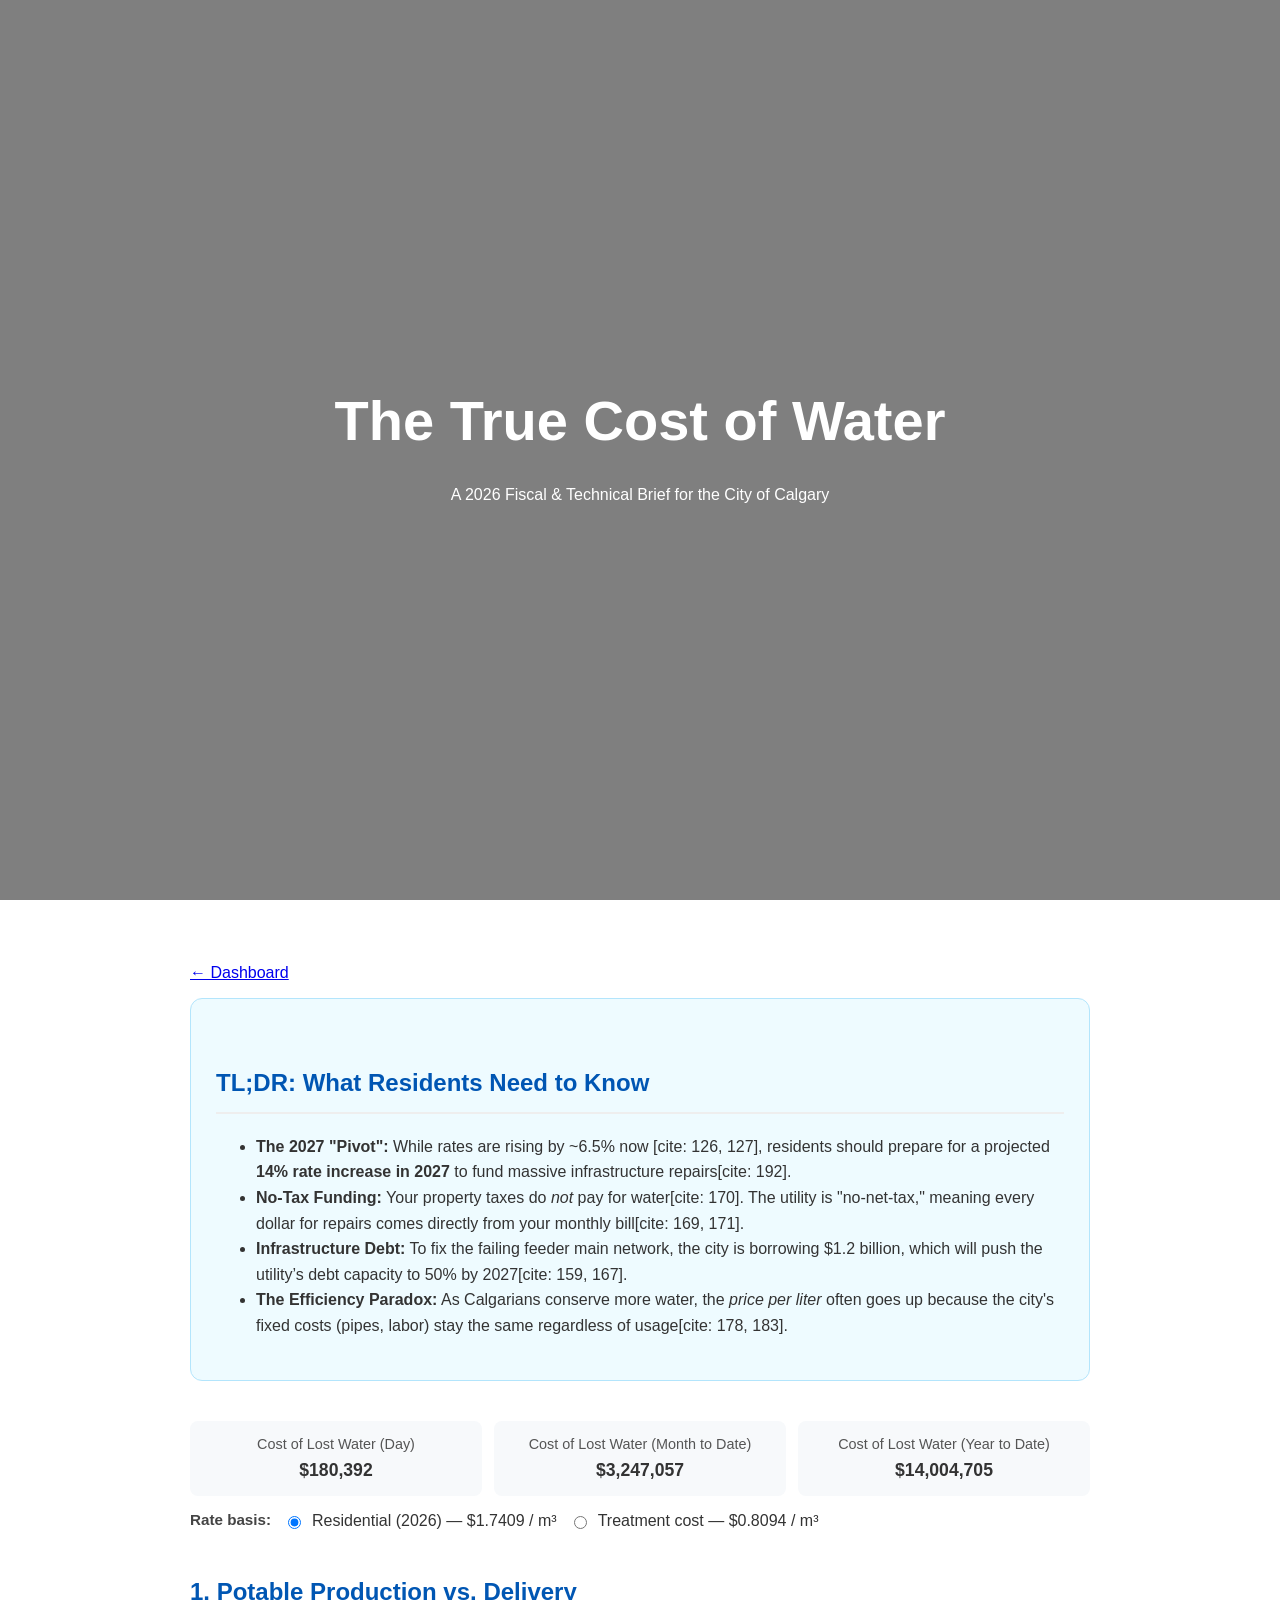
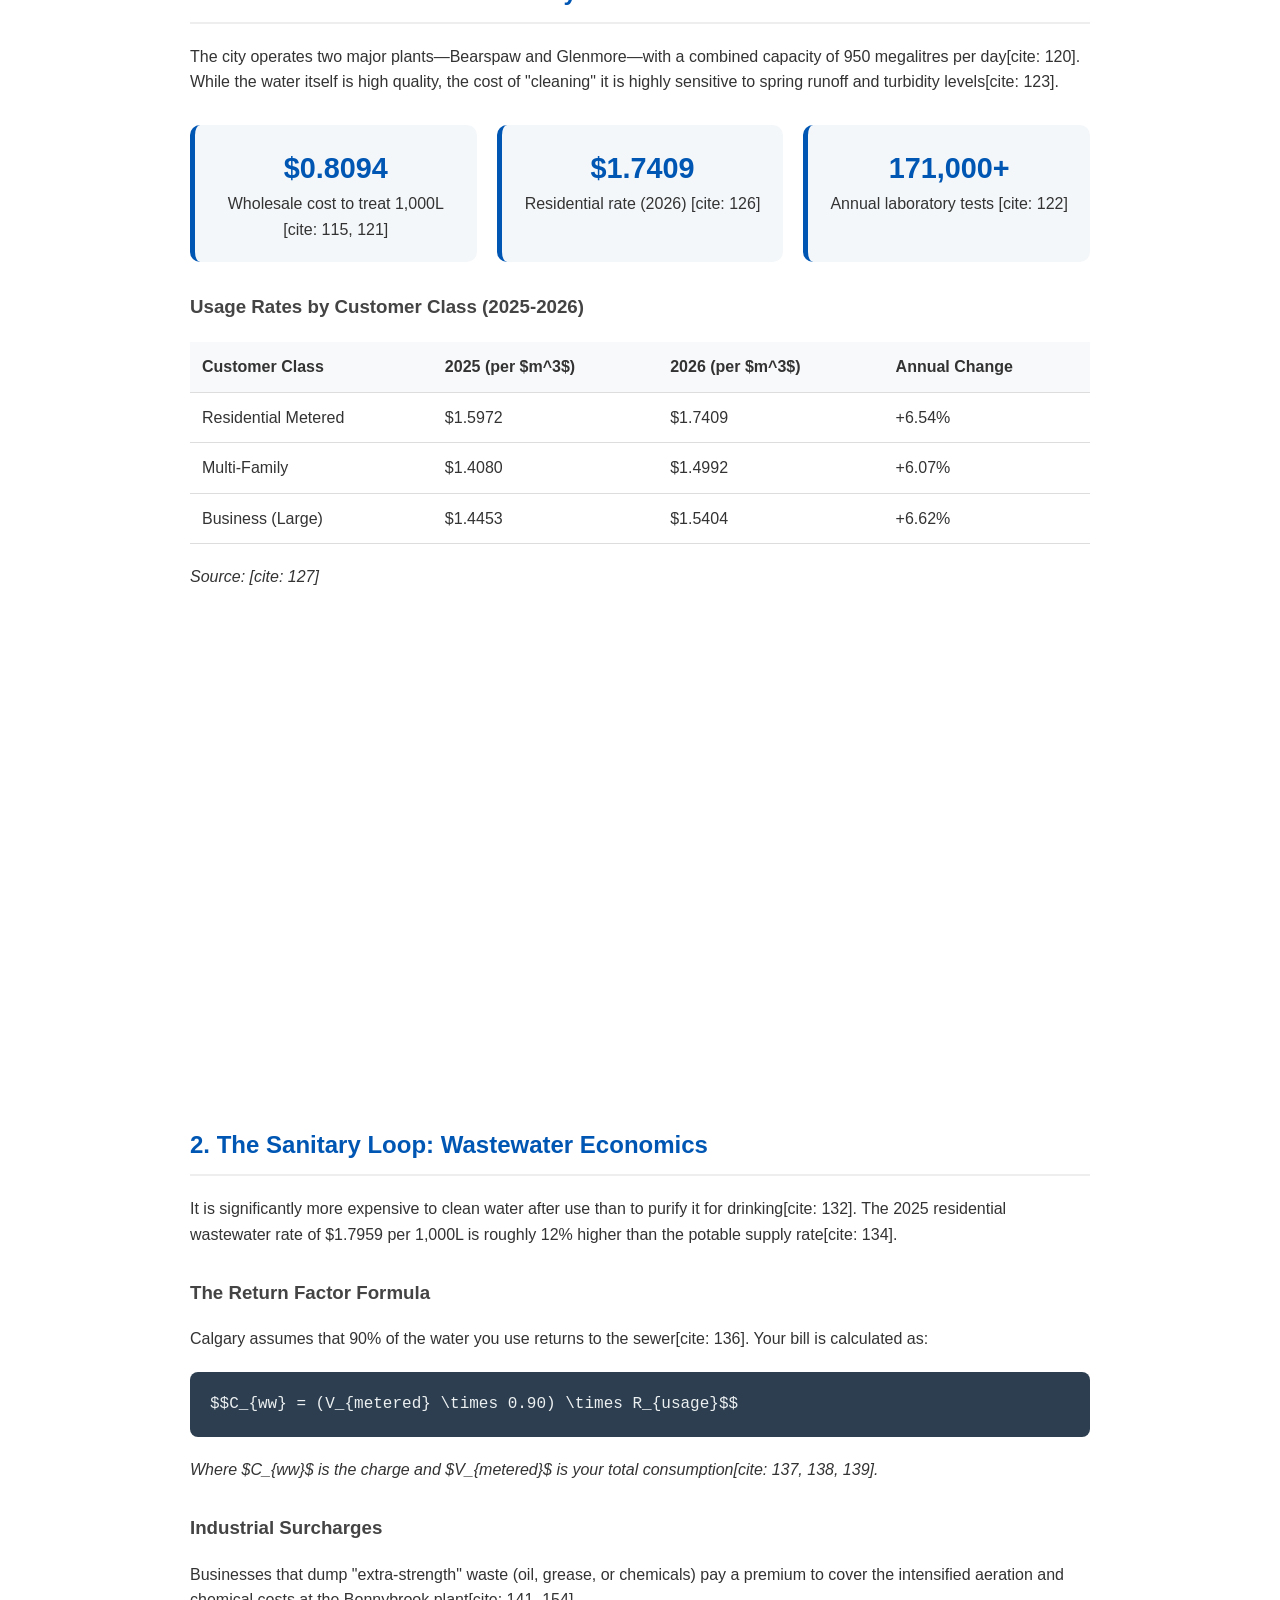
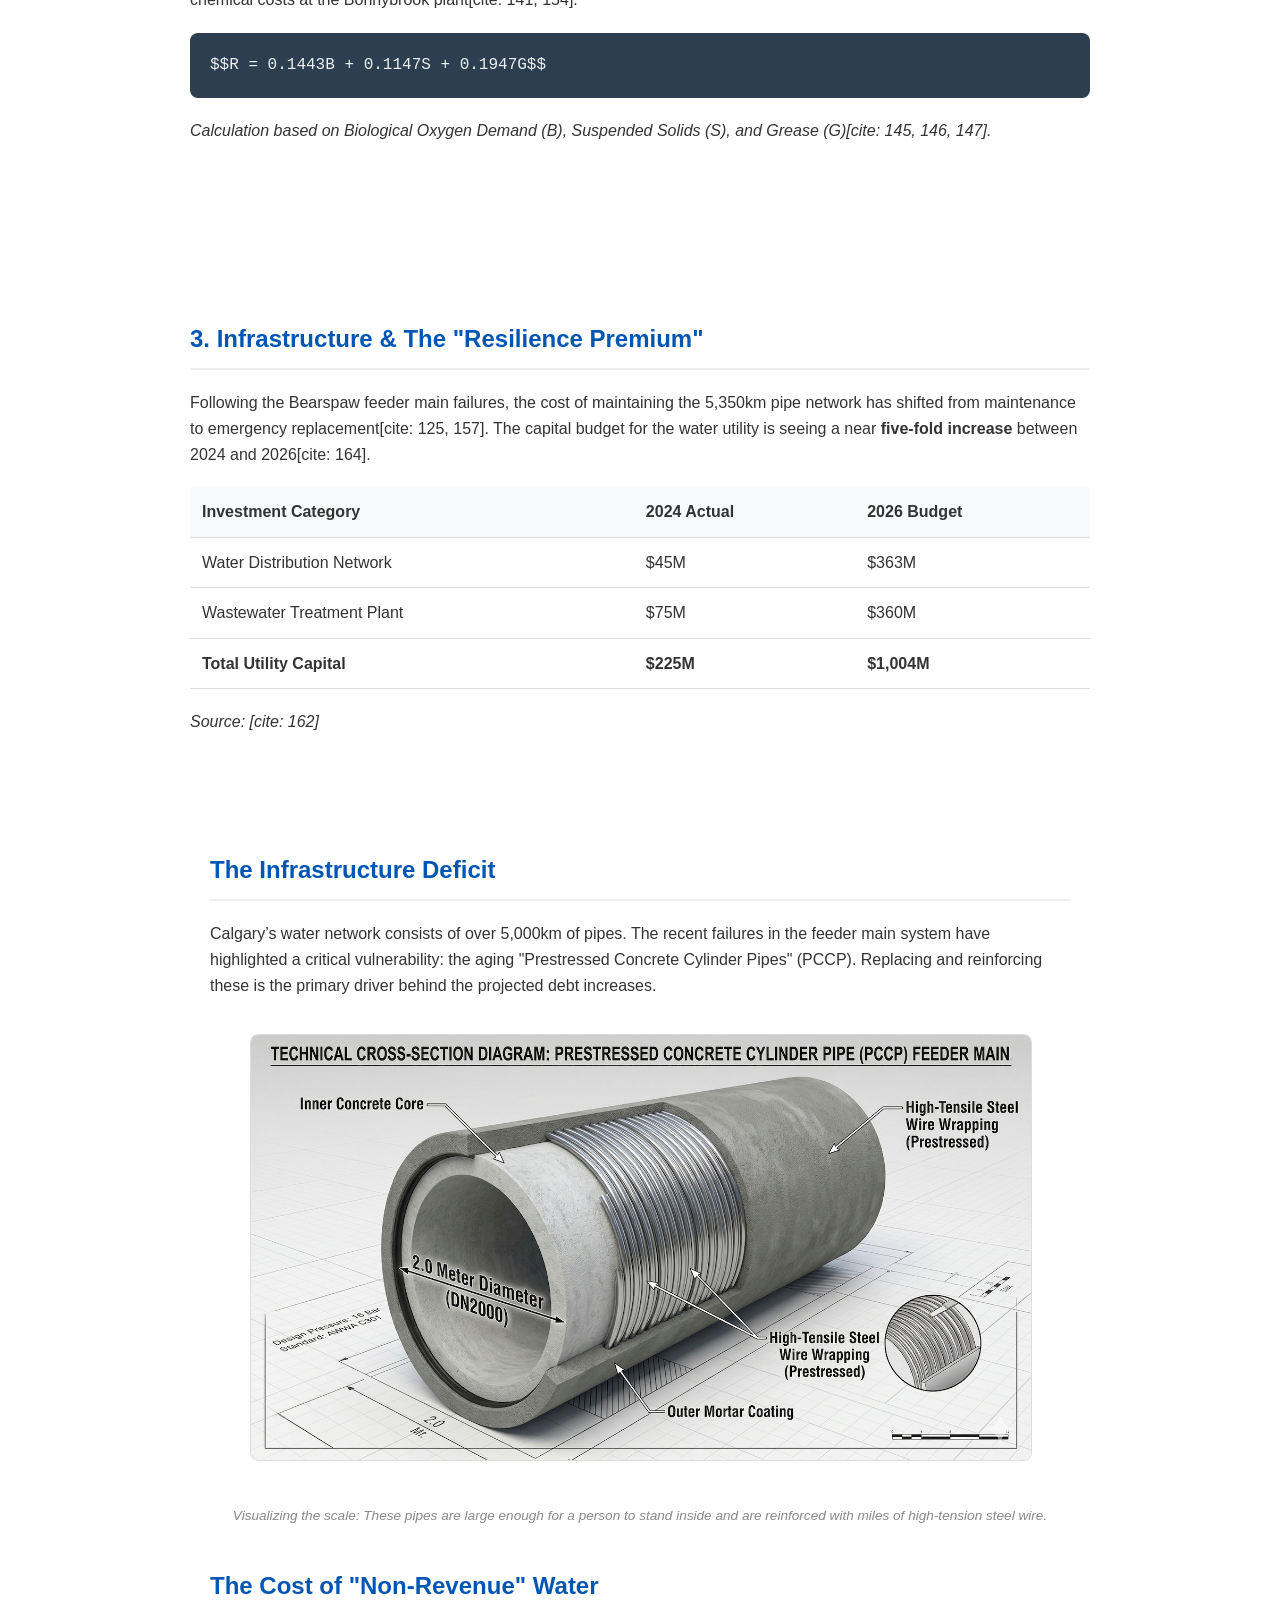
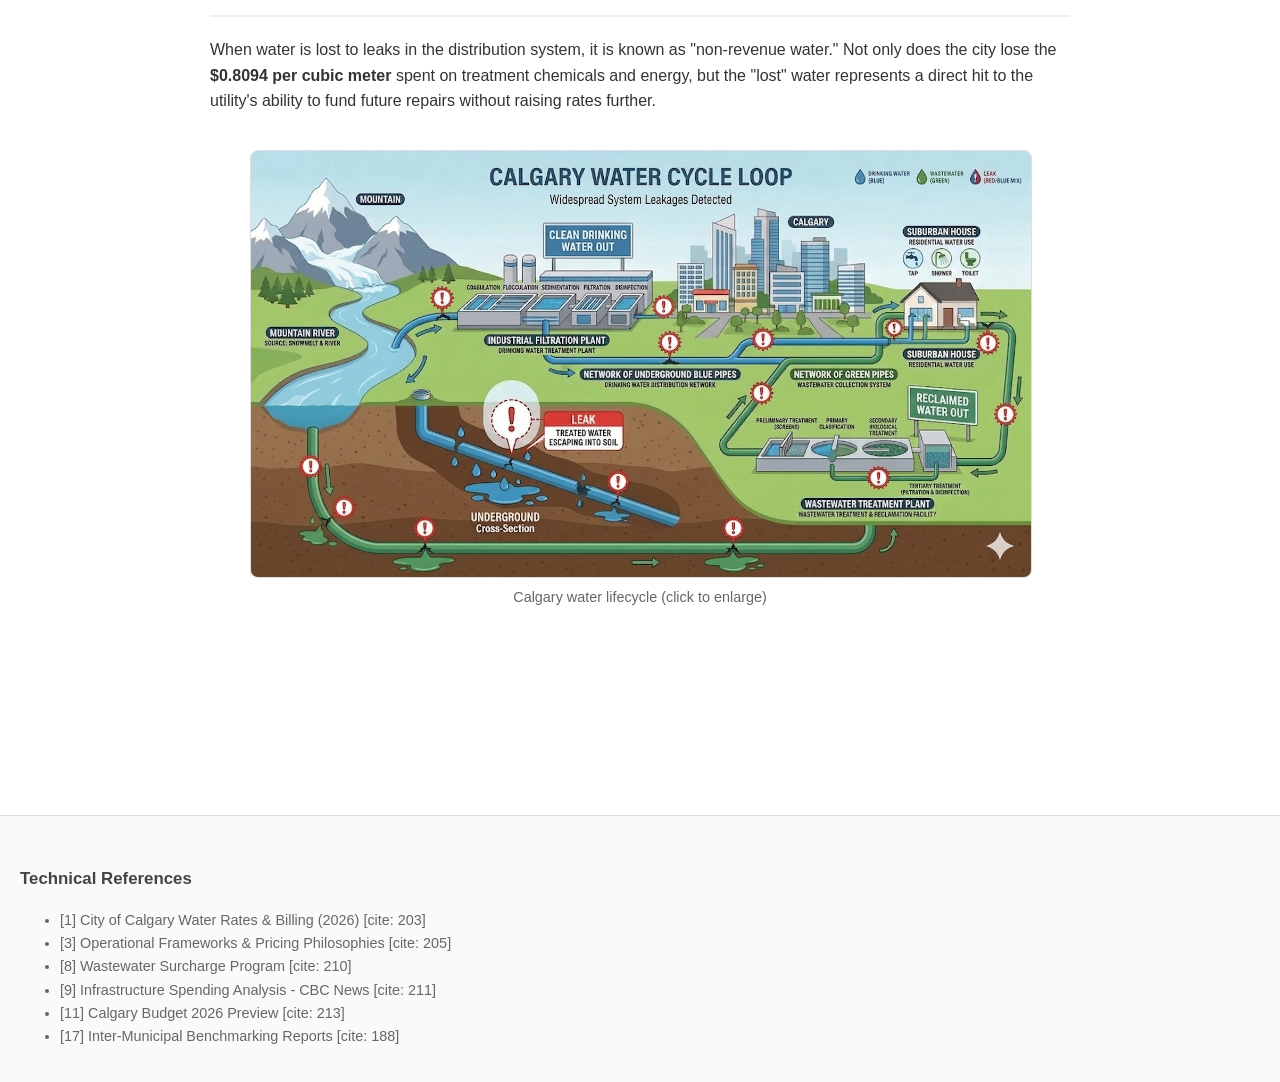
==== calgary-cost-breakdown.html @ bbbbf78d "Add Calgary Cost Breakdown page and update index links" ====
<!DOCTYPE html>
<html lang="en">
<head>
    <meta charset="UTF-8">
    <meta name="viewport" content="width=device-width, initial-scale=1.0">
    <title>Calgary Water: The Cost of Resilience</title>
    <style>
        body, html {
            margin: 0;
            padding: 0;
            font-family: 'Segoe UI', Tahoma, Geneva, Verdana, sans-serif;
            color: #333;
            line-height: 1.6;
            scroll-behavior: smooth;
        }

        /* Parallax Styling */
        .parallax {
            background-attachment: fixed;
            background-position: center;
            background-repeat: no-repeat;
            background-size: cover;
            height: 60vh;
            display: flex;
            align-items: center;
            justify-content: center;
        }

        .hero {
            background-image: linear-gradient(rgba(0,0,0,0.5), rgba(0,0,0,0.5)), url('https://placeholder.com/image_river_mountains'); /* Placeholder */
            height: 100vh;
            color: white;
            text-align: center;
        }

        .section-break {
            background-image: linear-gradient(rgba(0,0,0,0.6), rgba(0,0,0,0.6)), url('https://placeholder.com/image_infrastructure_pipes'); /* Placeholder */
            height: 40vh;
        }

        .content {
            padding: 60px 20px;
            max-width: 900px;
            margin: auto;
            background: #fff;
        }

        h1 { font-size: 3.5rem; margin: 0; }
        h2 { color: #0056b3; border-bottom: 2px solid #eee; padding-bottom: 10px; margin-top: 40px; }
        h3 { color: #444; margin-top: 30px; }

        .stat-grid {
            display: grid;
            grid-template-columns: repeat(auto-fit, minmax(200px, 1fr));
            gap: 20px;
            margin: 30px 0;
        }

        .stat-card {
            background: #f4f7f9;
            padding: 20px;
            border-radius: 10px;
            text-align: center;
            border-left: 5px solid #0056b3;
        }

        .stat-number {
            display: block;
            font-size: 1.8rem;
            font-weight: bold;
            color: #0056b3;
        }

        table {
            width: 100%;
            border-collapse: collapse;
            margin: 20px 0;
        }

        th, td {
            text-align: left;
            padding: 12px;
            border-bottom: 1px solid #ddd;
        }

        th { background-color: #f8f9fa; }

        .formula {
            background: #2c3e50;
            color: #ecf0f1;
            padding: 20px;
            border-radius: 8px;
            font-family: 'Courier New', Courier, monospace;
            overflow-x: auto;
            margin: 20px 0;
        }

        .reference-list {
            font-size: 0.9rem;
            color: #666;
            background: #fafafa;
            padding: 20px;
            margin-top: 50px;
            border-top: 1px solid #ddd;
        }

        .tldr-box {
            background: #eefbff;
            border: 1px solid #b3e5fc;
            padding: 25px;
            border-radius: 12px;
            margin-bottom: 40px;
        }

        .image-prompt {
            font-style: italic;
            color: #888;
            font-size: 0.85rem;
            text-align: center;
            margin: 10px 0 30px;
        }
    </style>
    <style>
        /* Lightbox/modal styles */
        .lightbox-modal {
            position: fixed;
            inset: 0;
            display: none;
            align-items: center;
            justify-content: center;
            background: rgba(0,0,0,0.75);
            z-index: 9999;
            padding: 20px;
        }
        .lightbox-modal.open { display: flex; }
        .lightbox-modal img { max-width: 100%; max-height: 90vh; border-radius: 8px; box-shadow: 0 8px 30px rgba(0,0,0,0.6); }
        .lightbox-close {
            position: absolute;
            top: 18px;
            right: 22px;
            background: rgba(255,255,255,0.9);
            border: none;
            border-radius: 4px;
            padding: 6px 10px;
            cursor: pointer;
            font-weight: bold;
        }
    </style>
</head>
<body>

    <section class="parallax hero">
        <div>
            <h1>The True Cost of Water</h1>
            <p>A 2026 Fiscal & Technical Brief for the City of Calgary</p>
        </div>
    </section>
    <div class="content">
        <div style="margin-bottom:12px;"><a href="index.html">← Dashboard</a></div>
        <div class="tldr-box">
            <h2>TL;DR: What Residents Need to Know</h2>
            <ul>
                <li><strong>The 2027 "Pivot":</strong> While rates are rising by ~6.5% now [cite: 126, 127], residents should prepare for a projected <strong>14% rate increase in 2027</strong> to fund massive infrastructure repairs[cite: 192].</li>
                <li><strong>No-Tax Funding:</strong> Your property taxes do <em>not</em> pay for water[cite: 170]. The utility is "no-net-tax," meaning every dollar for repairs comes directly from your monthly bill[cite: 169, 171].</li>
                <li><strong>Infrastructure Debt:</strong> To fix the failing feeder main network, the city is borrowing $1.2 billion, which will push the utility’s debt capacity to 50% by 2027[cite: 159, 167].</li>
                <li><strong>The Efficiency Paradox:</strong> As Calgarians conserve more water, the <em>price per liter</em> often goes up because the city's fixed costs (pipes, labor) stay the same regardless of usage[cite: 178, 183].</li>
            </ul>
        </div>

        <div style="display:flex; gap:12px; justify-content:space-between; align-items:center; margin-top:18px;">
            <div style="flex:1; max-width:960px; display:flex; gap:12px;">
                <div style="background:#f7f9fb; padding:12px; border-radius:8px; text-align:center; flex:1;">
                    <div style="font-size:0.9rem; color:#555;">Cost of Lost Water (Day)</div>
                    <div id="cost-day" style="font-weight:700; font-size:1.1rem;">—</div>
                </div>
                <div style="background:#f7f9fb; padding:12px; border-radius:8px; text-align:center; flex:1;">
                    <div style="font-size:0.9rem; color:#555;">Cost of Lost Water (Month to Date)</div>
                    <div id="cost-month" style="font-weight:700; font-size:1.1rem;">—</div>
                </div>
                <div style="background:#f7f9fb; padding:12px; border-radius:8px; text-align:center; flex:1;">
                    <div style="font-size:0.9rem; color:#555;">Cost of Lost Water (Year to Date)</div>
                    <div id="cost-year" style="font-weight:700; font-size:1.1rem;">—</div>
                </div>
            </div>
        </div>
        <div style="margin-top:12px; display:flex; gap:12px; align-items:center;">
            <label style="font-size:0.95rem; color:#444; font-weight:600;">Rate basis:</label>
            <label style="display:inline-flex; gap:8px; align-items:center;"><input type="radio" name="rateBasis" value="residential" checked> Residential (2026) — $1.7409 / m³</label>
            <label style="display:inline-flex; gap:8px; align-items:center;"><input type="radio" name="rateBasis" value="treatment"> Treatment cost — $0.8094 / m³</label>
        </div>

        <h2>1. Potable Production vs. Delivery</h2>
        <p>The city operates two major plants—Bearspaw and Glenmore—with a combined capacity of 950 megalitres per day[cite: 120]. While the water itself is high quality, the cost of "cleaning" it is highly sensitive to spring runoff and turbidity levels[cite: 123].</p>
        
        <div class="stat-grid">
            <div class="stat-card">
                <span class="stat-number">$0.8094</span>
                Wholesale cost to treat 1,000L [cite: 115, 121]
            </div>
            <div class="stat-card">
                <span class="stat-number">$1.7409</span>
                Residential rate (2026) [cite: 126]
            </div>
            <div class="stat-card">
                <span class="stat-number">171,000+</span>
                Annual laboratory tests [cite: 122]
            </div>
        </div>

        <h3>Usage Rates by Customer Class (2025-2026)</h3>
        <table>
            <thead>
                <tr>
                    <th>Customer Class</th>
                    <th>2025 (per $m^3$)</th>
                    <th>2026 (per $m^3$)</th>
                    <th>Annual Change</th>
                </tr>
            </thead>
            <tbody>
                <tr>
                    <td>Residential Metered</td>
                    <td>$1.5972</td>
                    <td>$1.7409</td>
                    <td>+6.54%</td>
                </tr>
                <tr>
                    <td>Multi-Family</td>
                    <td>$1.4080</td>
                    <td>$1.4992</td>
                    <td>+6.07%</td>
                </tr>
                <tr>
                    <td>Business (Large)</td>
                    <td>$1.4453</td>
                    <td>$1.5404</td>
                    <td>+6.62%</td>
                </tr>
            </tbody>
        </table>
        <p><em>Source: [cite: 127]</em></p>
    </div>

    <section class="parallax section-break"></section>
    <div class="content">
        <h2>2. The Sanitary Loop: Wastewater Economics</h2>
        <p>It is significantly more expensive to clean water after use than to purify it for drinking[cite: 132]. The 2025 residential wastewater rate of $1.7959 per 1,000L is roughly 12% higher than the potable supply rate[cite: 134].</p>
        
        <h3>The Return Factor Formula</h3>
        <p>Calgary assumes that 90% of the water you use returns to the sewer[cite: 136]. Your bill is calculated as:</p>
        <div class="formula">
            $$C_{ww} = (V_{metered} \times 0.90) \times R_{usage}$$
        </div>
        <p><em>Where $C_{ww}$ is the charge and $V_{metered}$ is your total consumption[cite: 137, 138, 139].</em></p>

        <h3>Industrial Surcharges</h3>
        <p>Businesses that dump "extra-strength" waste (oil, grease, or chemicals) pay a premium to cover the intensified aeration and chemical costs at the Bonnybrook plant[cite: 141, 154].</p>
        <div class="formula">
            $$R = 0.1443B + 0.1147S + 0.1947G$$
        </div>
        <p><em>Calculation based on Biological Oxygen Demand (B), Suspended Solids (S), and Grease (G)[cite: 145, 146, 147].</em></p>
    </div>

    <div class="content">
        <h2>3. Infrastructure & The "Resilience Premium"</h2>
        <p>Following the Bearspaw feeder main failures, the cost of maintaining the 5,350km pipe network has shifted from maintenance to emergency replacement[cite: 125, 157]. The capital budget for the water utility is seeing a near <strong>five-fold increase</strong> between 2024 and 2026[cite: 164].</p>

        <table>
            <thead>
                <tr>
                    <th>Investment Category</th>
                    <th>2024 Actual</th>
                    <th>2026 Budget</th>
                </tr>
            </thead>
            <tbody>
                <tr>
                    <td>Water Distribution Network</td>
                    <td>$45M</td>
                    <td>$363M</td>
                </tr>
                <tr>
                    <td>Wastewater Treatment Plant</td>
                    <td>$75M</td>
                    <td>$360M</td>
                </tr>
                <tr>
                    <td><strong>Total Utility Capital</strong></td>
                    <td><strong>$225M</strong></td>
                    <td><strong>$1,004M</strong></td>
                </tr>
            </tbody>
        </table>
        <p><em>Source: [cite: 162]</em></p>

        <div class="content">
            <h2>The Infrastructure Deficit</h2>
            <p>Calgary’s water network consists of over 5,000km of pipes. The recent failures in the feeder main system have highlighted a critical vulnerability: the aging "Prestressed Concrete Cylinder Pipes" (PCCP). Replacing and reinforcing these is the primary driver behind the projected debt increases.</p>
            
            <div style="margin: 20px 0; display:flex; align-items:center; justify-content:center;">
                <figure style="max-width:900px; width:100%;">
                    <img src="images/feeder-main-anatomy.png" alt="Feeder main anatomy diagram" style="width:100%; height:auto; border-radius:8px; border:1px solid #ddd;" />
                </figure>
            </div>
            <p class="image-prompt">Visualizing the scale: These pipes are large enough for a person to stand inside and are reinforced with miles of high-tension steel wire.</p>

            <h2>The Cost of "Non-Revenue" Water</h2>
            <p>When water is lost to leaks in the distribution system, it is known as "non-revenue water." Not only does the city lose the <strong>$0.8094 per cubic meter</strong> spent on treatment chemicals and energy, but the "lost" water represents a direct hit to the utility's ability to fund future repairs without raising rates further.</p>

            <div style="margin: 20px 0; display:flex; align-items:center; justify-content:center;">
                <figure style="max-width:960px; width:100%; text-align:center;">
                    <a href="#" class="lightbox-trigger" data-src="images/calgary-lifecycle.png" aria-label="Open lifecycle diagram">
                        <img src="images/calgary-lifecycle.png" alt="Calgary water lifecycle diagram" style="width:100%; height:auto; border-radius:8px; border:1px solid #ddd; display:block;" />
                    </a>
                    <figcaption style="font-size:0.9rem; color:#666; margin-top:8px;">Calgary water lifecycle (click to enlarge)</figcaption>
                </figure>
            </div>
        </div>
    </div>

    <div class="reference-list">
        <h3>Technical References</h3>
        <ul>
            <li>[1] City of Calgary Water Rates & Billing (2026) [cite: 203]</li>
            <li>[3] Operational Frameworks & Pricing Philosophies [cite: 205]</li>
            <li>[8] Wastewater Surcharge Program [cite: 210]</li>
            <li>[9] Infrastructure Spending Analysis - CBC News [cite: 211]</li>
            <li>[11] Calgary Budget 2026 Preview [cite: 213]</li>
            <li>[17] Inter-Municipal Benchmarking Reports [cite: 188]</li>
        </ul>
    </div>

    <!-- Lightbox modal -->
    <div class="lightbox-modal" id="lightboxModal" role="dialog" aria-hidden="true">
        <button class="lightbox-close" id="lightboxClose" aria-label="Close">✕</button>
        <img id="lightboxImage" alt="Expanded image" />
    </div>

    <script>
        (function(){
            const triggers = document.querySelectorAll('.lightbox-trigger');
            const modal = document.getElementById('lightboxModal');
            const modalImg = document.getElementById('lightboxImage');
            const closeBtn = document.getElementById('lightboxClose');

            function open(src, alt){
                modalImg.src = src;
                modalImg.alt = alt || '';
                modal.classList.add('open');
                modal.setAttribute('aria-hidden','false');
                document.body.style.overflow = 'hidden';
            }
            function close(){
                modal.classList.remove('open');
                modal.setAttribute('aria-hidden','true');
                modalImg.src = '';
                document.body.style.overflow = '';
            }

            triggers.forEach(t => {
                t.addEventListener('click', function(e){
                    e.preventDefault();
                    const src = t.getAttribute('data-src') || (t.querySelector('img') && t.querySelector('img').src);
                    const alt = t.querySelector('img') && t.querySelector('img').alt;
                    if(src) open(src, alt);
                });
            });

            closeBtn.addEventListener('click', close);
            modal.addEventListener('click', function(e){
                if(e.target === modal) close();
            });
            document.addEventListener('keydown', function(e){ if(e.key === 'Escape') close(); });
        })();
    </script>

    <script>
        // Compute cost of lost water per day / month / year using local fallback or ArcGIS
        (function(){
            // Rate constants (per 1 m3 / 1,000 L)
            const RATE_TREATMENT = 0.8094; // $ per 1 m3 (treatment cost)
            const RATE_RESIDENTIAL_2026 = 1.7409; // $ per 1 m3 (residential rate 2026)

            // cached leak series (ML per day) and latest date
            let cachedDailyLeaks = null; // [{date:Date, leakML:Number}, ...]
            let cachedLatestDate = null;

            function getSelectedRatePerM3(){
                const sel = document.querySelector('input[name="rateBasis"]:checked');
                return sel && sel.value === 'treatment' ? RATE_TREATMENT : RATE_RESIDENTIAL_2026;
            }

            function fmtMoney(n){
                return '$' + Number(n).toLocaleString(undefined, {minimumFractionDigits:0, maximumFractionDigits:0});
            }

            function parseMetricDate(s){
                // expects YYYY/MM/DD
                const parts = s.split('/');
                if(parts.length !== 3) return null;
                return new Date(Number(parts[0]), Number(parts[1]) - 1, Number(parts[2]));
            }

            function computeFromFeatures(features){
                if(!features || features.length === 0) return null;
                const attrs = features.map(f => f.attributes || f);
                attrs.sort((a,b)=> (a.METRIC_DATE > b.METRIC_DATE?1:-1));
                const latest = attrs[attrs.length-1];
                const latestDate = parseMetricDate(latest.METRIC_DATE) || new Date();
                const leakPercent = 0.22;
                const dailyLeaks = attrs.map(a => ({ date: parseMetricDate(a.METRIC_DATE), leakML: (Number(a.TOTAL_CALGARY_ML) || 0) * leakPercent }));

                // cache series for re-calculation when rate toggles
                cachedDailyLeaks = dailyLeaks;
                cachedLatestDate = latestDate;

                // compute sums
                const latestLeak = dailyLeaks.length ? dailyLeaks[dailyLeaks.length-1].leakML : 0;
                const month = latestDate.getMonth();
                const year = latestDate.getFullYear();
                const monthSumML = dailyLeaks.filter(d => d.date && d.date.getMonth() === month && d.date.getFullYear() === year).reduce((s,d)=>s + d.leakML, 0);
                const yearSumML = dailyLeaks.filter(d => d.date && d.date.getFullYear() === year).reduce((s,d)=>s + d.leakML, 0);

                return {
                    date: latestDate,
                    latestLeakML: latestLeak,
                    monthSumML,
                    yearSumML
                };
            }

            function renderCostsFromMLs(latestLeakML, monthSumML, yearSumML){
                const ratePerM3 = getSelectedRatePerM3();
                const ratePerML = ratePerM3 * 1000;
                const costDay = latestLeakML * ratePerML;
                const costMonth = monthSumML * ratePerML;
                const costYear = yearSumML * ratePerML;
                document.getElementById('cost-day').innerText = fmtMoney(costDay);
                document.getElementById('cost-month').innerText = fmtMoney(costMonth);
                document.getElementById('cost-year').innerText = fmtMoney(costYear);
            }

            async function run() {
                // try fallback JSON first
                try {
                    const res = await fetch('ceas_daily_fallback.json');
                    if (res.ok) {
                        const js = await res.json();
                        const features = js.features || js;
                        const out = computeFromFeatures(features);
                        if (out) {
                            renderCostsFromMLs(out.latestLeakML, out.monthSumML, out.yearSumML);
                            return;
                        }
                    }
                } catch(e){ console.warn('Fallback JSON not available', e); }

                // fallback: try to fetch latest daily value from ArcGIS and estimate month/year
                try {
                    const arcgisBase = 'https://services1.arcgis.com/AVP60cs0Q9PEA8rH/arcgis/rest/services/CEAS_%E2%80%93_Water_Demand_Daily/FeatureServer/15/query';
                    const params = new URLSearchParams({ where: 'TOTAL_CALGARY_ML IS NOT NULL', outFields: 'METRIC_DATE,TOTAL_CALGARY_ML', orderByFields: 'METRIC_DATE DESC', resultRecordCount: '365', f: 'json' });
                    const url = `${arcgisBase}?${params.toString()}`;
                    const r = await fetch(url);
                    if (!r.ok) throw new Error('ArcGIS fetch failed');
                    const j = await r.json();
                    const features = j.features || j;
                    if (!features || features.length === 0) throw new Error('No features from ArcGIS');
                    const out = computeFromFeatures(features);
                    if (out) {
                        renderCostsFromMLs(out.latestLeakML, out.monthSumML, out.yearSumML);
                        return;
                    }
                } catch(e){
                    console.warn('Could not compute from ArcGIS time series', e);
                }

                // last resort: show estimates using a single latest sample (if available in page text)
                try {
                    // find any numeric MLD in the page (quick heuristic: first occurrence of 'MLD' number)
                    const m = document.body.innerText.match(/(\d+(?:\.\d+)?)\s*MLD/);
                    if (m) {
                        const leakML = Number(m[1]);
                        const daysInMonth = (new Date().getMonth() === 1) ? 28 : 30; // conservative
                        const ratePerM3 = getSelectedRatePerM3();
                        const ratePerML = ratePerM3 * 1000;
                        const estDay = leakML * ratePerML;
                        const estMonth = estDay * daysInMonth;
                        const estYear = estDay * 365;
                        document.getElementById('cost-day').innerText = fmtMoney(estDay);
                        document.getElementById('cost-month').innerText = fmtMoney(estMonth);
                        document.getElementById('cost-year').innerText = fmtMoney(estYear);
                        return;
                    }
                } catch(e){ }

                // if all else fails, show placeholder
                document.getElementById('cost-day').innerText = 'N/A';
                document.getElementById('cost-month').innerText = 'N/A';
                document.getElementById('cost-year').innerText = 'N/A';
            }

            // wire up rate toggle to re-render when changed
            function wireRateToggle(){
                const radios = document.querySelectorAll('input[name="rateBasis"]');
                radios.forEach(r => r.addEventListener('change', () => {
                    // if we have cached series, re-render with new rate
                    if (cachedDailyLeaks && cachedDailyLeaks.length) {
                        const latestLeakML = cachedDailyLeaks[cachedDailyLeaks.length-1].leakML || 0;
                        const month = cachedLatestDate ? cachedLatestDate.getMonth() : (new Date()).getMonth();
                        const year = cachedLatestDate ? cachedLatestDate.getFullYear() : (new Date()).getFullYear();
                        const monthSumML = cachedDailyLeaks.filter(d => d.date && d.date.getMonth() === month && d.date.getFullYear() === year).reduce((s,d)=>s + d.leakML, 0);
                        const yearSumML = cachedDailyLeaks.filter(d => d.date && d.date.getFullYear() === year).reduce((s,d)=>s + d.leakML, 0);
                        renderCostsFromMLs(latestLeakML, monthSumML, yearSumML);
                    } else {
                        // no cache — run full fetch
                        run();
                    }
                }));
            }

            if (document.readyState === 'loading') {
                document.addEventListener('DOMContentLoaded', () => { run(); wireRateToggle(); });
            } else { run(); wireRateToggle(); }
        })();
    </script>

</body>
</html>
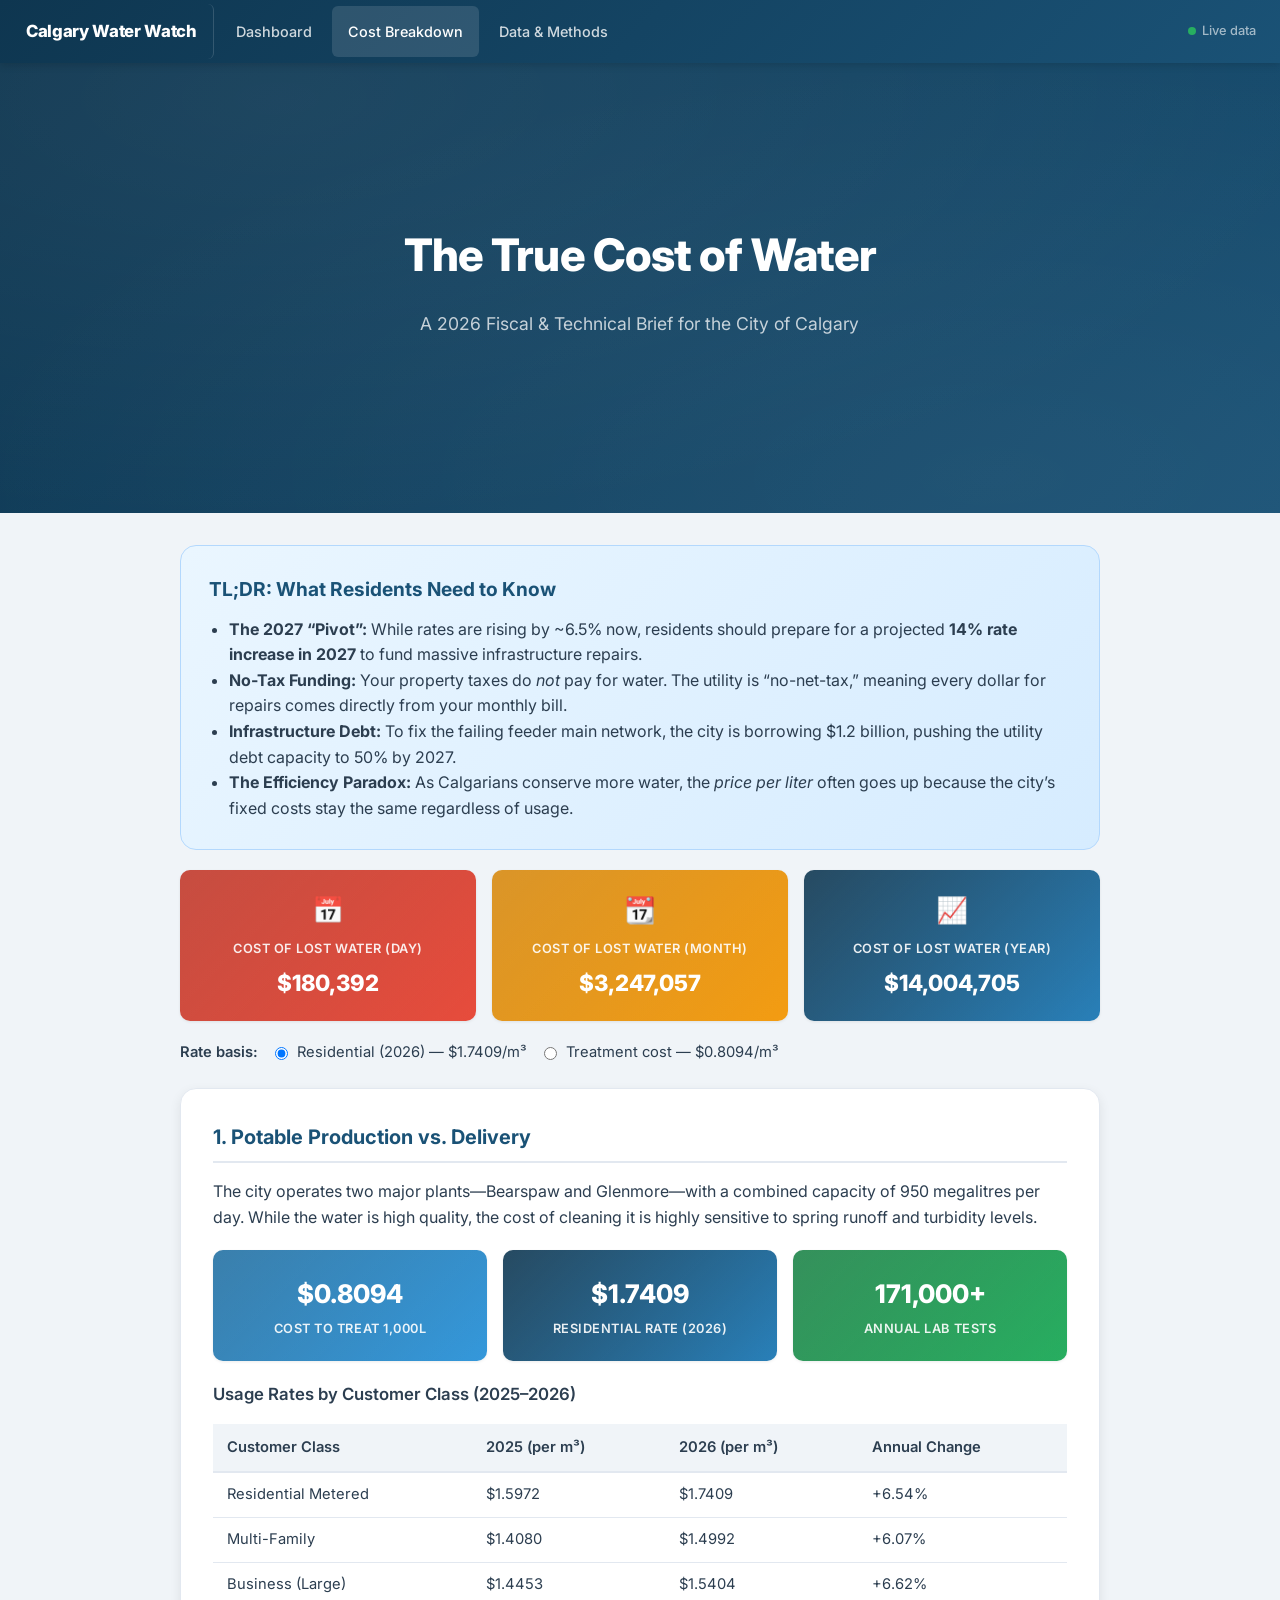
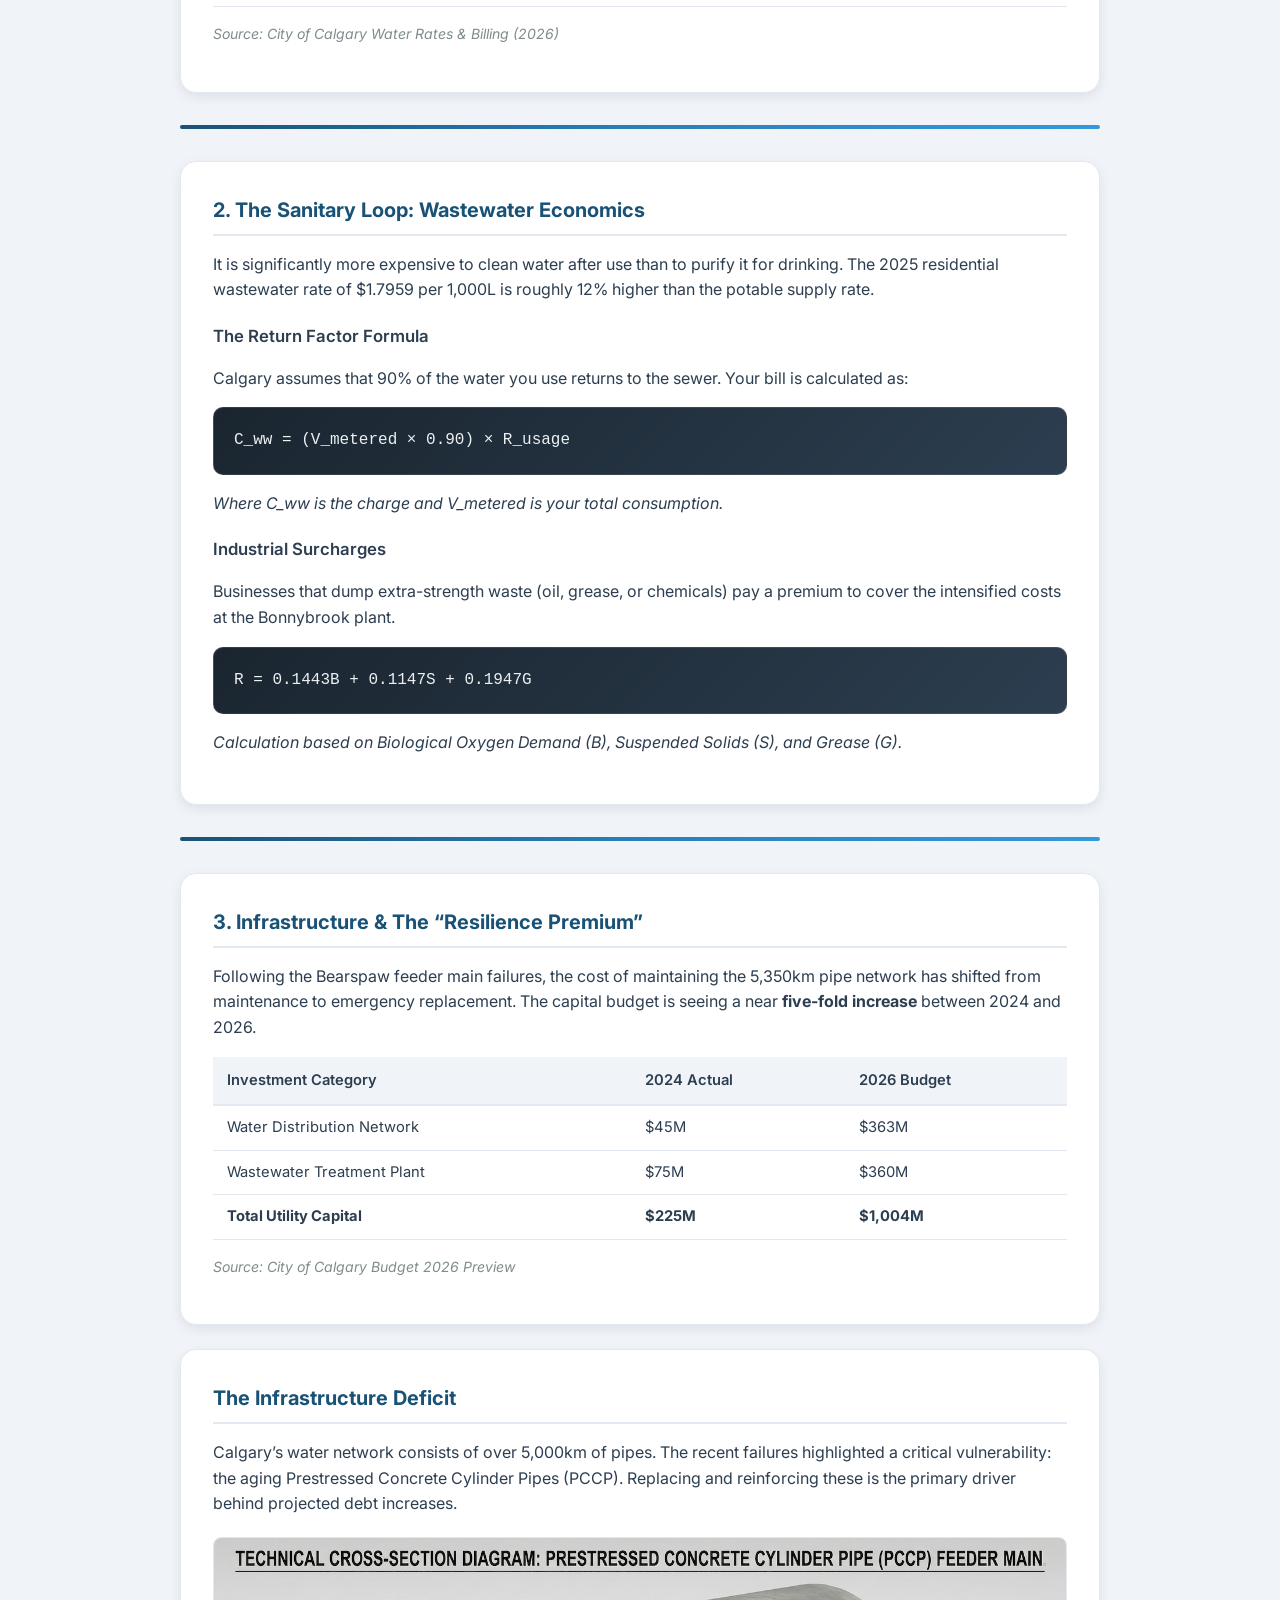
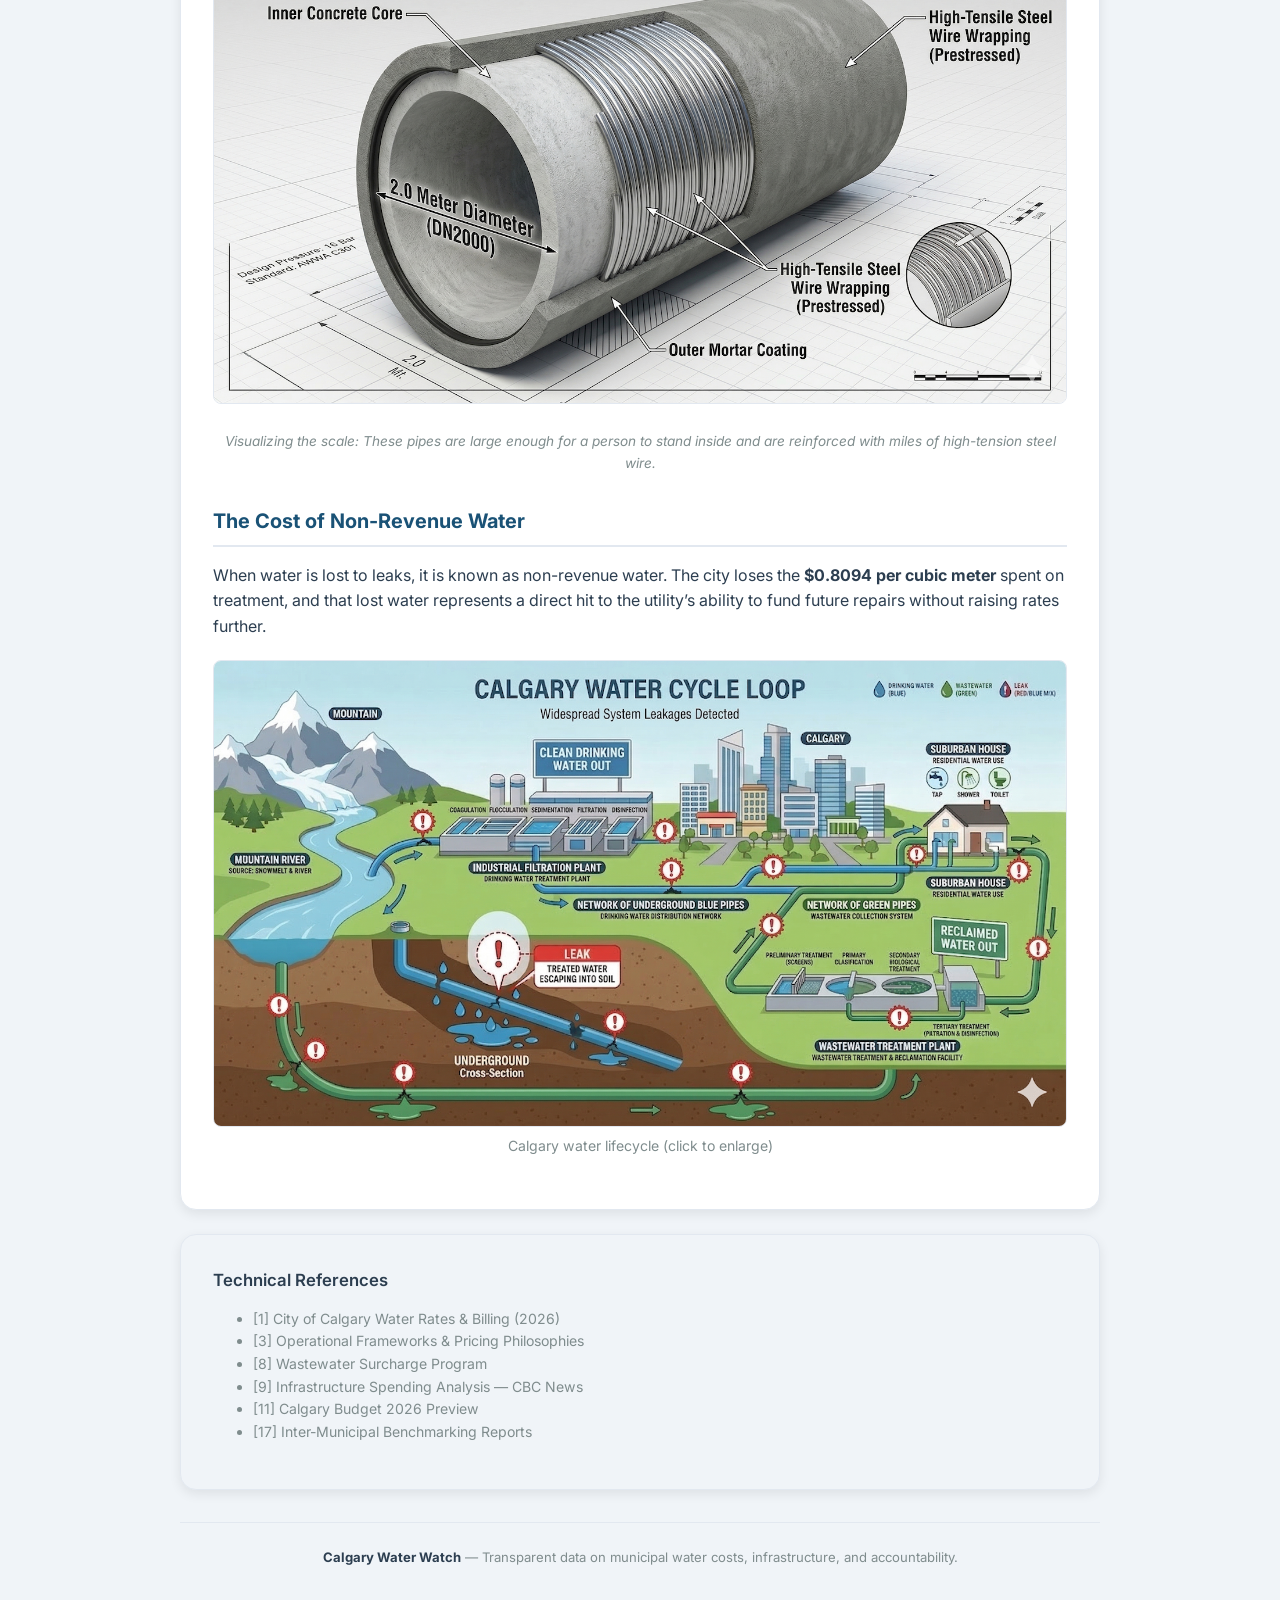
==== commit 66a89924: "Refactor dashboard layout and styles; add unified theme with CSS variables and responsive design" ====
--- a/calgary-cost-breakdown.html
+++ b/calgary-cost-breakdown.html
@@ -4,337 +4,184 @@
     <meta charset="UTF-8">
     <meta name="viewport" content="width=device-width, initial-scale=1.0">
     <title>Calgary Water: The Cost of Resilience</title>
+    <link rel="stylesheet" href="theme.css">
     <style>
-        body, html {
-            margin: 0;
-            padding: 0;
-            font-family: 'Segoe UI', Tahoma, Geneva, Verdana, sans-serif;
-            color: #333;
-            line-height: 1.6;
-            scroll-behavior: smooth;
-        }
-
-        /* Parallax Styling */
-        .parallax {
-            background-attachment: fixed;
-            background-position: center;
-            background-repeat: no-repeat;
-            background-size: cover;
-            height: 60vh;
-            display: flex;
-            align-items: center;
-            justify-content: center;
-        }
-
-        .hero {
-            background-image: linear-gradient(rgba(0,0,0,0.5), rgba(0,0,0,0.5)), url('https://placeholder.com/image_river_mountains'); /* Placeholder */
-            height: 100vh;
-            color: white;
-            text-align: center;
-        }
-
-        .section-break {
-            background-image: linear-gradient(rgba(0,0,0,0.6), rgba(0,0,0,0.6)), url('https://placeholder.com/image_infrastructure_pipes'); /* Placeholder */
-            height: 40vh;
-        }
-
-        .content {
-            padding: 60px 20px;
-            max-width: 900px;
-            margin: auto;
-            background: #fff;
-        }
-
-        h1 { font-size: 3.5rem; margin: 0; }
-        h2 { color: #0056b3; border-bottom: 2px solid #eee; padding-bottom: 10px; margin-top: 40px; }
-        h3 { color: #444; margin-top: 30px; }
-
-        .stat-grid {
-            display: grid;
-            grid-template-columns: repeat(auto-fit, minmax(200px, 1fr));
-            gap: 20px;
-            margin: 30px 0;
-        }
-
-        .stat-card {
-            background: #f4f7f9;
-            padding: 20px;
-            border-radius: 10px;
-            text-align: center;
-            border-left: 5px solid #0056b3;
-        }
-
-        .stat-number {
-            display: block;
-            font-size: 1.8rem;
-            font-weight: bold;
-            color: #0056b3;
-        }
-
-        table {
-            width: 100%;
-            border-collapse: collapse;
-            margin: 20px 0;
-        }
-
-        th, td {
-            text-align: left;
-            padding: 12px;
-            border-bottom: 1px solid #ddd;
-        }
-
-        th { background-color: #f8f9fa; }
-
-        .formula {
-            background: #2c3e50;
-            color: #ecf0f1;
-            padding: 20px;
-            border-radius: 8px;
-            font-family: 'Courier New', Courier, monospace;
-            overflow-x: auto;
-            margin: 20px 0;
-        }
-
-        .reference-list {
-            font-size: 0.9rem;
-            color: #666;
-            background: #fafafa;
-            padding: 20px;
-            margin-top: 50px;
-            border-top: 1px solid #ddd;
-        }
-
-        .tldr-box {
-            background: #eefbff;
-            border: 1px solid #b3e5fc;
-            padding: 25px;
-            border-radius: 12px;
-            margin-bottom: 40px;
-        }
-
-        .image-prompt {
-            font-style: italic;
-            color: #888;
-            font-size: 0.85rem;
-            text-align: center;
-            margin: 10px 0 30px;
-        }
-    </style>
-    <style>
-        /* Lightbox/modal styles */
-        .lightbox-modal {
-            position: fixed;
-            inset: 0;
-            display: none;
-            align-items: center;
-            justify-content: center;
-            background: rgba(0,0,0,0.75);
-            z-index: 9999;
-            padding: 20px;
-        }
-        .lightbox-modal.open { display: flex; }
-        .lightbox-modal img { max-width: 100%; max-height: 90vh; border-radius: 8px; box-shadow: 0 8px 30px rgba(0,0,0,0.6); }
-        .lightbox-close {
-            position: absolute;
-            top: 18px;
-            right: 22px;
-            background: rgba(255,255,255,0.9);
-            border: none;
-            border-radius: 4px;
-            padding: 6px 10px;
-            cursor: pointer;
-            font-weight: bold;
-        }
+        .rate-toggle { display: flex; gap: 12px; align-items: center; flex-wrap: wrap; margin-top: 12px; font-size: 0.92rem; }
+        .rate-toggle label { display: inline-flex; gap: 6px; align-items: center; cursor: pointer; }
+        .image-prompt { font-style: italic; color: var(--color-text-muted); font-size: 0.85rem; text-align: center; margin: 10px 0 30px; }
     </style>
 </head>
 <body>
 
-    <section class="parallax hero">
-        <div>
-            <h1>The True Cost of Water</h1>
-            <p>A 2026 Fiscal & Technical Brief for the City of Calgary</p>
+<!-- Shared Navigation -->
+<nav class="site-nav">
+    <a href="index.html" class="nav-brand">Calgary Water Watch</a>
+    <a href="index.html">Dashboard</a>
+    <a href="calgary-cost-breakdown.html" class="active">Cost Breakdown</a>
+    <a href="data-sources.html">Data &amp; Methods</a>
+    <span class="nav-live"><span class="pulse-dot"></span> Live data</span>
+</nav>
+
+<!-- Hero -->
+<section class="parallax-hero">
+    <div>
+        <h1>The True Cost of Water</h1>
+        <p>A 2026 Fiscal &amp; Technical Brief for the City of Calgary</p>
+    </div>
+</section>
+
+<div class="page-container">
+
+    <!-- TL;DR -->
+    <div class="highlight-box animate-in">
+        <h2 style="font-size:1.2rem; margin-top:0;">TL;DR: What Residents Need to Know</h2>
+        <ul style="padding-left:20px; margin:8px 0 0;">
+            <li><strong>The 2027 &ldquo;Pivot&rdquo;:</strong> While rates are rising by ~6.5% now, residents should prepare for a projected <strong>14% rate increase in 2027</strong> to fund massive infrastructure repairs.</li>
+            <li><strong>No-Tax Funding:</strong> Your property taxes do <em>not</em> pay for water. The utility is &ldquo;no-net-tax,&rdquo; meaning every dollar for repairs comes directly from your monthly bill.</li>
+            <li><strong>Infrastructure Debt:</strong> To fix the failing feeder main network, the city is borrowing $1.2 billion, pushing the utility debt capacity to 50% by 2027.</li>
+            <li><strong>The Efficiency Paradox:</strong> As Calgarians conserve more water, the <em>price per liter</em> often goes up because the city&rsquo;s fixed costs stay the same regardless of usage.</li>
+        </ul>
+    </div>
+
+    <!-- Cost Cards -->
+    <div class="stat-grid animate-in">
+        <div class="stat-card-themed danger">
+            <span class="stat-icon">&#128197;</span>
+            <span class="stat-label">Cost of Lost Water (Day)</span>
+            <div class="stat-value" id="cost-day">&mdash;</div>
         </div>
-    </section>
-    <div class="content">
-        <div style="margin-bottom:12px;"><a href="index.html">← Dashboard</a></div>
-        <div class="tldr-box">
-            <h2>TL;DR: What Residents Need to Know</h2>
-            <ul>
-                <li><strong>The 2027 "Pivot":</strong> While rates are rising by ~6.5% now [cite: 126, 127], residents should prepare for a projected <strong>14% rate increase in 2027</strong> to fund massive infrastructure repairs[cite: 192].</li>
-                <li><strong>No-Tax Funding:</strong> Your property taxes do <em>not</em> pay for water[cite: 170]. The utility is "no-net-tax," meaning every dollar for repairs comes directly from your monthly bill[cite: 169, 171].</li>
-                <li><strong>Infrastructure Debt:</strong> To fix the failing feeder main network, the city is borrowing $1.2 billion, which will push the utility’s debt capacity to 50% by 2027[cite: 159, 167].</li>
-                <li><strong>The Efficiency Paradox:</strong> As Calgarians conserve more water, the <em>price per liter</em> often goes up because the city's fixed costs (pipes, labor) stay the same regardless of usage[cite: 178, 183].</li>
-            </ul>
+        <div class="stat-card-themed warning">
+            <span class="stat-icon">&#128198;</span>
+            <span class="stat-label">Cost of Lost Water (Month)</span>
+            <div class="stat-value" id="cost-month">&mdash;</div>
         </div>
-
-        <div style="display:flex; gap:12px; justify-content:space-between; align-items:center; margin-top:18px;">
-            <div style="flex:1; max-width:960px; display:flex; gap:12px;">
-                <div style="background:#f7f9fb; padding:12px; border-radius:8px; text-align:center; flex:1;">
-                    <div style="font-size:0.9rem; color:#555;">Cost of Lost Water (Day)</div>
-                    <div id="cost-day" style="font-weight:700; font-size:1.1rem;">—</div>
-                </div>
-                <div style="background:#f7f9fb; padding:12px; border-radius:8px; text-align:center; flex:1;">
-                    <div style="font-size:0.9rem; color:#555;">Cost of Lost Water (Month to Date)</div>
-                    <div id="cost-month" style="font-weight:700; font-size:1.1rem;">—</div>
-                </div>
-                <div style="background:#f7f9fb; padding:12px; border-radius:8px; text-align:center; flex:1;">
-                    <div style="font-size:0.9rem; color:#555;">Cost of Lost Water (Year to Date)</div>
-                    <div id="cost-year" style="font-weight:700; font-size:1.1rem;">—</div>
-                </div>
+        <div class="stat-card-themed primary">
+            <span class="stat-icon">&#128200;</span>
+            <span class="stat-label">Cost of Lost Water (Year)</span>
+            <div class="stat-value" id="cost-year">&mdash;</div>
+        </div>
+    </div>
+
+    <div class="rate-toggle">
+        <span style="font-weight:600;">Rate basis:</span>
+        <label><input type="radio" name="rateBasis" value="residential" checked> Residential (2026) &mdash; $1.7409/m&sup3;</label>
+        <label><input type="radio" name="rateBasis" value="treatment"> Treatment cost &mdash; $0.8094/m&sup3;</label>
+    </div>
+
+    <!-- Section 1: Potable Production -->
+    <div class="card animate-in" style="margin-top:24px;">
+        <h2 style="margin-top:0;">1. Potable Production vs. Delivery</h2>
+        <p>The city operates two major plants&mdash;Bearspaw and Glenmore&mdash;with a combined capacity of 950 megalitres per day. While the water is high quality, the cost of cleaning it is highly sensitive to spring runoff and turbidity levels.</p>
+
+        <div class="stat-grid">
+            <div class="stat-card-themed info">
+                <div class="stat-value" style="font-size:1.6rem;">$0.8094</div>
+                <span class="stat-label">Cost to treat 1,000L</span>
+            </div>
+            <div class="stat-card-themed primary">
+                <div class="stat-value" style="font-size:1.6rem;">$1.7409</div>
+                <span class="stat-label">Residential rate (2026)</span>
+            </div>
+            <div class="stat-card-themed success">
+                <div class="stat-value" style="font-size:1.6rem;">171,000+</div>
+                <span class="stat-label">Annual lab tests</span>
             </div>
         </div>
-        <div style="margin-top:12px; display:flex; gap:12px; align-items:center;">
-            <label style="font-size:0.95rem; color:#444; font-weight:600;">Rate basis:</label>
-            <label style="display:inline-flex; gap:8px; align-items:center;"><input type="radio" name="rateBasis" value="residential" checked> Residential (2026) — $1.7409 / m³</label>
-            <label style="display:inline-flex; gap:8px; align-items:center;"><input type="radio" name="rateBasis" value="treatment"> Treatment cost — $0.8094 / m³</label>
-        </div>
-
-        <h2>1. Potable Production vs. Delivery</h2>
-        <p>The city operates two major plants—Bearspaw and Glenmore—with a combined capacity of 950 megalitres per day[cite: 120]. While the water itself is high quality, the cost of "cleaning" it is highly sensitive to spring runoff and turbidity levels[cite: 123].</p>
-        
-        <div class="stat-grid">
-            <div class="stat-card">
-                <span class="stat-number">$0.8094</span>
-                Wholesale cost to treat 1,000L [cite: 115, 121]
-            </div>
-            <div class="stat-card">
-                <span class="stat-number">$1.7409</span>
-                Residential rate (2026) [cite: 126]
-            </div>
-            <div class="stat-card">
-                <span class="stat-number">171,000+</span>
-                Annual laboratory tests [cite: 122]
-            </div>
-        </div>
-
-        <h3>Usage Rates by Customer Class (2025-2026)</h3>
+
+        <h3>Usage Rates by Customer Class (2025&ndash;2026)</h3>
         <table>
             <thead>
-                <tr>
-                    <th>Customer Class</th>
-                    <th>2025 (per $m^3$)</th>
-                    <th>2026 (per $m^3$)</th>
-                    <th>Annual Change</th>
-                </tr>
+                <tr><th>Customer Class</th><th>2025 (per m&sup3;)</th><th>2026 (per m&sup3;)</th><th>Annual Change</th></tr>
             </thead>
             <tbody>
-                <tr>
-                    <td>Residential Metered</td>
-                    <td>$1.5972</td>
-                    <td>$1.7409</td>
-                    <td>+6.54%</td>
-                </tr>
-                <tr>
-                    <td>Multi-Family</td>
-                    <td>$1.4080</td>
-                    <td>$1.4992</td>
-                    <td>+6.07%</td>
-                </tr>
-                <tr>
-                    <td>Business (Large)</td>
-                    <td>$1.4453</td>
-                    <td>$1.5404</td>
-                    <td>+6.62%</td>
-                </tr>
+                <tr><td>Residential Metered</td><td>$1.5972</td><td>$1.7409</td><td>+6.54%</td></tr>
+                <tr><td>Multi-Family</td><td>$1.4080</td><td>$1.4992</td><td>+6.07%</td></tr>
+                <tr><td>Business (Large)</td><td>$1.4453</td><td>$1.5404</td><td>+6.62%</td></tr>
             </tbody>
         </table>
-        <p><em>Source: [cite: 127]</em></p>
-    </div>
-
-    <section class="parallax section-break"></section>
-    <div class="content">
-        <h2>2. The Sanitary Loop: Wastewater Economics</h2>
-        <p>It is significantly more expensive to clean water after use than to purify it for drinking[cite: 132]. The 2025 residential wastewater rate of $1.7959 per 1,000L is roughly 12% higher than the potable supply rate[cite: 134].</p>
-        
+        <p style="font-size:0.88rem; color:var(--color-text-muted);"><em>Source: City of Calgary Water Rates &amp; Billing (2026)</em></p>
+    </div>
+
+    <hr class="section-divider">
+
+    <!-- Section 2: Wastewater -->
+    <div class="card animate-in">
+        <h2 style="margin-top:0;">2. The Sanitary Loop: Wastewater Economics</h2>
+        <p>It is significantly more expensive to clean water after use than to purify it for drinking. The 2025 residential wastewater rate of $1.7959 per 1,000L is roughly 12% higher than the potable supply rate.</p>
+
         <h3>The Return Factor Formula</h3>
-        <p>Calgary assumes that 90% of the water you use returns to the sewer[cite: 136]. Your bill is calculated as:</p>
-        <div class="formula">
-            $$C_{ww} = (V_{metered} \times 0.90) \times R_{usage}$$
-        </div>
-        <p><em>Where $C_{ww}$ is the charge and $V_{metered}$ is your total consumption[cite: 137, 138, 139].</em></p>
+        <p>Calgary assumes that 90% of the water you use returns to the sewer. Your bill is calculated as:</p>
+        <div class="formula-box">C_ww = (V_metered &times; 0.90) &times; R_usage</div>
+        <p><em>Where C_ww is the charge and V_metered is your total consumption.</em></p>
 
         <h3>Industrial Surcharges</h3>
-        <p>Businesses that dump "extra-strength" waste (oil, grease, or chemicals) pay a premium to cover the intensified aeration and chemical costs at the Bonnybrook plant[cite: 141, 154].</p>
-        <div class="formula">
-            $$R = 0.1443B + 0.1147S + 0.1947G$$
-        </div>
-        <p><em>Calculation based on Biological Oxygen Demand (B), Suspended Solids (S), and Grease (G)[cite: 145, 146, 147].</em></p>
-    </div>
-
-    <div class="content">
-        <h2>3. Infrastructure & The "Resilience Premium"</h2>
-        <p>Following the Bearspaw feeder main failures, the cost of maintaining the 5,350km pipe network has shifted from maintenance to emergency replacement[cite: 125, 157]. The capital budget for the water utility is seeing a near <strong>five-fold increase</strong> between 2024 and 2026[cite: 164].</p>
+        <p>Businesses that dump extra-strength waste (oil, grease, or chemicals) pay a premium to cover the intensified costs at the Bonnybrook plant.</p>
+        <div class="formula-box">R = 0.1443B + 0.1147S + 0.1947G</div>
+        <p><em>Calculation based on Biological Oxygen Demand (B), Suspended Solids (S), and Grease (G).</em></p>
+    </div>
+
+    <hr class="section-divider">
+
+    <!-- Section 3: Infrastructure -->
+    <div class="card animate-in">
+        <h2 style="margin-top:0;">3. Infrastructure &amp; The &ldquo;Resilience Premium&rdquo;</h2>
+        <p>Following the Bearspaw feeder main failures, the cost of maintaining the 5,350km pipe network has shifted from maintenance to emergency replacement. The capital budget is seeing a near <strong>five-fold increase</strong> between 2024 and 2026.</p>
 
         <table>
-            <thead>
-                <tr>
-                    <th>Investment Category</th>
-                    <th>2024 Actual</th>
-                    <th>2026 Budget</th>
-                </tr>
-            </thead>
+            <thead><tr><th>Investment Category</th><th>2024 Actual</th><th>2026 Budget</th></tr></thead>
             <tbody>
-                <tr>
-                    <td>Water Distribution Network</td>
-                    <td>$45M</td>
-                    <td>$363M</td>
-                </tr>
-                <tr>
-                    <td>Wastewater Treatment Plant</td>
-                    <td>$75M</td>
-                    <td>$360M</td>
-                </tr>
-                <tr>
-                    <td><strong>Total Utility Capital</strong></td>
-                    <td><strong>$225M</strong></td>
-                    <td><strong>$1,004M</strong></td>
-                </tr>
+                <tr><td>Water Distribution Network</td><td>$45M</td><td>$363M</td></tr>
+                <tr><td>Wastewater Treatment Plant</td><td>$75M</td><td>$360M</td></tr>
+                <tr><td><strong>Total Utility Capital</strong></td><td><strong>$225M</strong></td><td><strong>$1,004M</strong></td></tr>
             </tbody>
         </table>
-        <p><em>Source: [cite: 162]</em></p>
-
-        <div class="content">
-            <h2>The Infrastructure Deficit</h2>
-            <p>Calgary’s water network consists of over 5,000km of pipes. The recent failures in the feeder main system have highlighted a critical vulnerability: the aging "Prestressed Concrete Cylinder Pipes" (PCCP). Replacing and reinforcing these is the primary driver behind the projected debt increases.</p>
-            
-            <div style="margin: 20px 0; display:flex; align-items:center; justify-content:center;">
-                <figure style="max-width:900px; width:100%;">
-                    <img src="images/feeder-main-anatomy.png" alt="Feeder main anatomy diagram" style="width:100%; height:auto; border-radius:8px; border:1px solid #ddd;" />
-                </figure>
-            </div>
-            <p class="image-prompt">Visualizing the scale: These pipes are large enough for a person to stand inside and are reinforced with miles of high-tension steel wire.</p>
-
-            <h2>The Cost of "Non-Revenue" Water</h2>
-            <p>When water is lost to leaks in the distribution system, it is known as "non-revenue water." Not only does the city lose the <strong>$0.8094 per cubic meter</strong> spent on treatment chemicals and energy, but the "lost" water represents a direct hit to the utility's ability to fund future repairs without raising rates further.</p>
-
-            <div style="margin: 20px 0; display:flex; align-items:center; justify-content:center;">
-                <figure style="max-width:960px; width:100%; text-align:center;">
-                    <a href="#" class="lightbox-trigger" data-src="images/calgary-lifecycle.png" aria-label="Open lifecycle diagram">
-                        <img src="images/calgary-lifecycle.png" alt="Calgary water lifecycle diagram" style="width:100%; height:auto; border-radius:8px; border:1px solid #ddd; display:block;" />
-                    </a>
-                    <figcaption style="font-size:0.9rem; color:#666; margin-top:8px;">Calgary water lifecycle (click to enlarge)</figcaption>
-                </figure>
-            </div>
-        </div>
-    </div>
-
-    <div class="reference-list">
-        <h3>Technical References</h3>
-        <ul>
-            <li>[1] City of Calgary Water Rates & Billing (2026) [cite: 203]</li>
-            <li>[3] Operational Frameworks & Pricing Philosophies [cite: 205]</li>
-            <li>[8] Wastewater Surcharge Program [cite: 210]</li>
-            <li>[9] Infrastructure Spending Analysis - CBC News [cite: 211]</li>
-            <li>[11] Calgary Budget 2026 Preview [cite: 213]</li>
-            <li>[17] Inter-Municipal Benchmarking Reports [cite: 188]</li>
+        <p style="font-size:0.88rem; color:var(--color-text-muted);"><em>Source: City of Calgary Budget 2026 Preview</em></p>
+    </div>
+
+    <!-- Infrastructure Deficit -->
+    <div class="card animate-in">
+        <h2 style="margin-top:0;">The Infrastructure Deficit</h2>
+        <p>Calgary&rsquo;s water network consists of over 5,000km of pipes. The recent failures highlighted a critical vulnerability: the aging Prestressed Concrete Cylinder Pipes (PCCP). Replacing and reinforcing these is the primary driver behind projected debt increases.</p>
+
+        <figure style="max-width:900px; width:100%; margin:20px auto;">
+            <img src="images/feeder-main-anatomy.png" alt="Feeder main anatomy diagram" style="width:100%; height:auto; border-radius:8px; border:1px solid var(--color-border);" />
+        </figure>
+        <p class="image-prompt">Visualizing the scale: These pipes are large enough for a person to stand inside and are reinforced with miles of high-tension steel wire.</p>
+
+        <h2>The Cost of Non-Revenue Water</h2>
+        <p>When water is lost to leaks, it is known as non-revenue water. The city loses the <strong>$0.8094 per cubic meter</strong> spent on treatment, and that lost water represents a direct hit to the utility&rsquo;s ability to fund future repairs without raising rates further.</p>
+
+        <figure style="max-width:960px; width:100%; text-align:center; margin:20px auto;">
+            <a href="#" class="lightbox-trigger" data-src="images/calgary-lifecycle.png" aria-label="Open lifecycle diagram">
+                <img src="images/calgary-lifecycle.png" alt="Calgary water lifecycle diagram" style="width:100%; height:auto; border-radius:8px; border:1px solid var(--color-border); display:block;" />
+            </a>
+            <figcaption style="font-size:0.88rem; color:var(--color-text-muted); margin-top:8px;">Calgary water lifecycle (click to enlarge)</figcaption>
+        </figure>
+    </div>
+
+    <!-- References -->
+    <div class="card animate-in" style="background:var(--color-bg);">
+        <h3 style="margin-top:0;">Technical References</h3>
+        <ul style="font-size:0.88rem; color:var(--color-text-muted);">
+            <li>[1] City of Calgary Water Rates &amp; Billing (2026)</li>
+            <li>[3] Operational Frameworks &amp; Pricing Philosophies</li>
+            <li>[8] Wastewater Surcharge Program</li>
+            <li>[9] Infrastructure Spending Analysis &mdash; CBC News</li>
+            <li>[11] Calgary Budget 2026 Preview</li>
+            <li>[17] Inter-Municipal Benchmarking Reports</li>
         </ul>
     </div>
 
-    <!-- Lightbox modal -->
-    <div class="lightbox-modal" id="lightboxModal" role="dialog" aria-hidden="true">
-        <button class="lightbox-close" id="lightboxClose" aria-label="Close">✕</button>
-        <img id="lightboxImage" alt="Expanded image" />
-    </div>
+    <footer class="site-footer">
+        <b>Calgary Water Watch</b> &mdash; Transparent data on municipal water costs, infrastructure, and accountability.
+    </footer>
+</div>
+
+<!-- Lightbox modal -->
+<div class="lightbox-modal" id="lightboxModal" role="dialog" aria-hidden="true">
+    <button class="lightbox-close" id="lightboxClose" aria-label="Close">&times;</button>
+    <img id="lightboxImage" alt="Expanded image" />
+</div>
 
     <script>
         (function(){
--- a/theme.css
+++ b/theme.css
@@ -0,0 +1,715 @@
+/* ============================================================
+   Calgary Water Watch — Unified Theme
+   ============================================================ */
+
+/* --- Google Fonts --- */
+@import url('https://fonts.googleapis.com/css2?family=Inter:wght@400;500;600;700;800&display=swap');
+
+/* --- CSS Custom Properties (Design Tokens) --- */
+:root {
+    /* Primary palette */
+    --color-primary:       #1a5276;
+    --color-primary-light: #2980b9;
+    --color-primary-dark:  #0e3650;
+
+    /* Accent / semantic */
+    --color-danger:   #e74c3c;
+    --color-warning:  #f39c12;
+    --color-info:     #3498db;
+    --color-purple:   #8e44ad;
+    --color-success:  #27ae60;
+
+    /* Neutrals */
+    --color-text:      #2c3e50;
+    --color-text-muted:#7f8c8d;
+    --color-bg:        #f0f4f8;
+    --color-surface:   #ffffff;
+    --color-border:    #e2e8f0;
+
+    /* Shadows */
+    --shadow-sm:   0 1px 3px rgba(0,0,0,0.08);
+    --shadow-md:   0 4px 12px rgba(0,0,0,0.08);
+    --shadow-lg:   0 10px 30px rgba(0,0,0,0.10);
+    --shadow-glow: 0 0 20px rgba(41,128,185,0.15);
+
+    /* Radii */
+    --radius-sm: 6px;
+    --radius-md: 10px;
+    --radius-lg: 16px;
+
+    /* Transitions */
+    --transition: 0.25s cubic-bezier(0.4, 0, 0.2, 1);
+}
+
+/* --- Reset & Base --- */
+*, *::before, *::after { box-sizing: border-box; }
+
+body {
+    font-family: 'Inter', 'Segoe UI', system-ui, -apple-system, sans-serif;
+    background: var(--color-bg);
+    color: var(--color-text);
+    margin: 0;
+    padding: 0;
+    line-height: 1.6;
+    -webkit-font-smoothing: antialiased;
+}
+
+/* --- Shared Navigation Bar --- */
+.site-nav {
+    background: linear-gradient(135deg, var(--color-primary-dark), var(--color-primary));
+    padding: 0 24px;
+    display: flex;
+    align-items: center;
+    gap: 0;
+    position: sticky;
+    top: 0;
+    z-index: 1000;
+    box-shadow: 0 2px 8px rgba(0,0,0,0.15);
+}
+
+.site-nav .nav-brand {
+    font-weight: 800;
+    font-size: 1.05rem;
+    color: #fff;
+    text-decoration: none;
+    padding: 14px 16px 14px 0;
+    border-right: 1px solid rgba(255,255,255,0.15);
+    margin-right: 4px;
+    white-space: nowrap;
+    letter-spacing: -0.02em;
+}
+
+.site-nav .nav-brand span {
+    color: rgba(255,255,255,0.55);
+    font-weight: 500;
+}
+
+.site-nav a {
+    color: rgba(255,255,255,0.8);
+    text-decoration: none;
+    padding: 14px 16px;
+    font-size: 0.9rem;
+    font-weight: 500;
+    transition: color var(--transition), background var(--transition);
+    border-radius: var(--radius-sm);
+    margin: 4px 2px;
+}
+
+.site-nav a:hover,
+.site-nav a.active {
+    color: #fff;
+    background: rgba(255,255,255,0.12);
+}
+
+.site-nav .nav-live {
+    margin-left: auto;
+    display: flex;
+    align-items: center;
+    gap: 6px;
+    font-size: 0.8rem;
+    color: rgba(255,255,255,0.6);
+    font-weight: 500;
+}
+
+.site-nav .nav-live .pulse-dot {
+    width: 8px;
+    height: 8px;
+    border-radius: 50%;
+    background: var(--color-success);
+    animation: pulse 2s ease-in-out infinite;
+}
+
+@keyframes pulse {
+    0%, 100% { opacity: 1; box-shadow: 0 0 0 0 rgba(39,174,96,0.5); }
+    50%       { opacity: 0.7; box-shadow: 0 0 0 6px rgba(39,174,96,0); }
+}
+
+/* --- Page Container --- */
+.page-container {
+    max-width: 960px;
+    margin: 32px auto;
+    padding: 0 20px;
+}
+
+.card {
+    background: var(--color-surface);
+    border-radius: var(--radius-lg);
+    box-shadow: var(--shadow-md);
+    padding: 32px;
+    margin-bottom: 24px;
+    border: 1px solid var(--color-border);
+    transition: box-shadow var(--transition);
+}
+
+.card:hover {
+    box-shadow: var(--shadow-lg);
+}
+
+/* --- Page Header / Hero --- */
+.page-hero {
+    background: linear-gradient(135deg, var(--color-primary-dark) 0%, var(--color-primary) 50%, var(--color-primary-light) 100%);
+    color: #fff;
+    padding: 48px 32px 40px;
+    border-radius: var(--radius-lg);
+    margin-bottom: 24px;
+    box-shadow: var(--shadow-lg);
+    position: relative;
+    overflow: hidden;
+}
+
+.page-hero::before {
+    content: '';
+    position: absolute;
+    top: -40%;
+    right: -10%;
+    width: 300px;
+    height: 300px;
+    border-radius: 50%;
+    background: rgba(255,255,255,0.04);
+}
+
+.page-hero::after {
+    content: '';
+    position: absolute;
+    bottom: -20%;
+    left: -5%;
+    width: 200px;
+    height: 200px;
+    border-radius: 50%;
+    background: rgba(255,255,255,0.03);
+}
+
+.page-hero h1 {
+    font-size: 2rem;
+    font-weight: 800;
+    margin: 0 0 8px;
+    letter-spacing: -0.03em;
+    border: none;
+    padding: 0;
+    color: #fff;
+}
+
+.page-hero .hero-subtitle {
+    font-size: 1.05rem;
+    color: rgba(255,255,255,0.8);
+    margin: 0;
+    font-weight: 400;
+}
+
+.page-hero .hero-meta {
+    margin-top: 16px;
+    display: flex;
+    gap: 16px;
+    flex-wrap: wrap;
+    align-items: center;
+}
+
+.page-hero .hero-badge {
+    display: inline-flex;
+    align-items: center;
+    gap: 6px;
+    background: rgba(255,255,255,0.15);
+    border: 1px solid rgba(255,255,255,0.2);
+    padding: 6px 14px;
+    border-radius: 99px;
+    font-size: 0.85rem;
+    font-weight: 600;
+    color: #fff;
+    backdrop-filter: blur(4px);
+}
+
+/* --- Typography --- */
+h1 { font-size: 1.8rem; font-weight: 800; color: var(--color-primary); letter-spacing: -0.02em; margin: 0 0 8px; border: none; padding: 0; }
+h2 { font-size: 1.25rem; font-weight: 700; color: var(--color-primary); margin: 28px 0 12px; border-bottom: 2px solid var(--color-border); padding-bottom: 8px; }
+h3 { font-size: 1.05rem; font-weight: 600; color: var(--color-text); margin: 20px 0 8px; }
+
+/* --- Stat Cards Grid --- */
+.stat-grid {
+    display: grid;
+    grid-template-columns: repeat(auto-fit, minmax(180px, 1fr));
+    gap: 16px;
+    margin: 20px 0;
+}
+
+.stat-card-themed {
+    padding: 20px;
+    border-radius: var(--radius-md);
+    text-align: center;
+    color: #fff;
+    box-shadow: var(--shadow-sm);
+    transition: transform var(--transition), box-shadow var(--transition);
+    position: relative;
+    overflow: hidden;
+}
+
+.stat-card-themed::after {
+    content: '';
+    position: absolute;
+    top: 0; left: 0; right: 0; bottom: 0;
+    background: linear-gradient(135deg, rgba(255,255,255,0.1), transparent);
+    pointer-events: none;
+}
+
+.stat-card-themed:hover {
+    transform: translateY(-3px);
+    box-shadow: var(--shadow-md);
+}
+
+.stat-card-themed .stat-icon {
+    font-size: 1.6rem;
+    margin-bottom: 4px;
+    display: block;
+}
+
+.stat-card-themed .stat-label {
+    font-size: 0.8rem;
+    font-weight: 600;
+    text-transform: uppercase;
+    letter-spacing: 0.04em;
+    opacity: 0.9;
+}
+
+.stat-card-themed .stat-value {
+    font-size: 1.4rem;
+    font-weight: 800;
+    margin-top: 4px;
+}
+
+.stat-card-themed.danger  { background: linear-gradient(135deg, #c0392b, var(--color-danger)); }
+.stat-card-themed.info    { background: linear-gradient(135deg, #2471a3, var(--color-info)); }
+.stat-card-themed.warning { background: linear-gradient(135deg, #d68910, var(--color-warning)); }
+.stat-card-themed.purple  { background: linear-gradient(135deg, #7d3c98, var(--color-purple)); }
+.stat-card-themed.primary { background: linear-gradient(135deg, var(--color-primary-dark), var(--color-primary-light)); }
+.stat-card-themed.success { background: linear-gradient(135deg, #1e8449, var(--color-success)); }
+
+/* --- Chart Container --- */
+.chart-card {
+    background: var(--color-surface);
+    border: 1px solid var(--color-border);
+    border-radius: var(--radius-md);
+    padding: 20px;
+    margin-bottom: 24px;
+    position: relative;
+    box-shadow: var(--shadow-sm);
+}
+
+.chart-card .chart-title {
+    font-size: 0.85rem;
+    font-weight: 600;
+    text-transform: uppercase;
+    letter-spacing: 0.04em;
+    color: var(--color-text-muted);
+    margin: 0 0 12px;
+}
+
+/* --- Info / Logic Box --- */
+.info-box {
+    background: linear-gradient(135deg, #fef9e7, #fdf2d5);
+    border-left: 4px solid var(--color-warning);
+    padding: 20px 24px;
+    border-radius: 0 var(--radius-md) var(--radius-md) 0;
+    margin: 20px 0;
+}
+
+.info-box h3 {
+    margin: 0 0 8px;
+    font-size: 0.95rem;
+    color: #7d6608;
+}
+
+.info-box p {
+    margin: 0;
+    font-size: 0.92rem;
+    color: #5d4e00;
+}
+
+/* --- TL;DR / Highlight Box --- */
+.highlight-box {
+    background: linear-gradient(135deg, #eaf6ff, #d6ecff);
+    border: 1px solid #b3d8fd;
+    border-radius: var(--radius-lg);
+    padding: 28px;
+    margin: 20px 0;
+}
+
+.highlight-box h2 {
+    color: var(--color-primary);
+    border: none;
+    margin: 0 0 12px;
+    padding: 0;
+}
+
+/* --- Buttons --- */
+.btn {
+    display: inline-flex;
+    align-items: center;
+    gap: 6px;
+    padding: 8px 16px;
+    border-radius: var(--radius-sm);
+    font-size: 0.88rem;
+    font-weight: 600;
+    cursor: pointer;
+    transition: all var(--transition);
+    border: 1px solid transparent;
+    text-decoration: none;
+}
+
+.btn-outline {
+    background: transparent;
+    border-color: var(--color-border);
+    color: var(--color-text);
+}
+
+.btn-outline:hover {
+    border-color: var(--color-primary-light);
+    color: var(--color-primary);
+    background: rgba(41,128,185,0.05);
+}
+
+.btn-primary {
+    background: var(--color-primary);
+    color: #fff;
+}
+
+.btn-primary:hover {
+    background: var(--color-primary-light);
+    box-shadow: var(--shadow-sm);
+}
+
+/* --- Links --- */
+a {
+    color: var(--color-primary-light);
+    text-decoration: none;
+    font-weight: 500;
+    transition: color var(--transition);
+}
+
+a:hover {
+    color: var(--color-primary);
+    text-decoration: underline;
+}
+
+/* --- Tables --- */
+table {
+    width: 100%;
+    border-collapse: collapse;
+    margin: 16px 0;
+    font-size: 0.92rem;
+}
+
+th {
+    background: var(--color-bg);
+    font-weight: 600;
+    text-align: left;
+    padding: 12px 14px;
+    border-bottom: 2px solid var(--color-border);
+    color: var(--color-text);
+}
+
+td {
+    padding: 10px 14px;
+    border-bottom: 1px solid var(--color-border);
+    color: var(--color-text);
+}
+
+tr:hover td {
+    background: rgba(41,128,185,0.03);
+}
+
+/* --- Code & Formulas --- */
+code {
+    background: #f1f5f9;
+    padding: 2px 7px;
+    border-radius: 4px;
+    font-size: 0.88em;
+    color: var(--color-primary);
+}
+
+pre {
+    background: #0f172a;
+    color: #e2e8f0;
+    padding: 16px;
+    border-radius: var(--radius-md);
+    overflow-x: auto;
+    font-size: 0.88rem;
+    line-height: 1.5;
+}
+
+.formula-box {
+    background: linear-gradient(135deg, #1a252f, #2c3e50);
+    color: #ecf0f1;
+    padding: 20px;
+    border-radius: var(--radius-md);
+    font-family: 'Courier New', Courier, monospace;
+    overflow-x: auto;
+    margin: 16px 0;
+    border: 1px solid rgba(255,255,255,0.1);
+}
+
+/* --- Roadmap / Coming-Soon Guides --- */
+.roadmap-grid {
+    display: grid;
+    grid-template-columns: repeat(auto-fit, minmax(260px, 1fr));
+    gap: 16px;
+    margin: 20px 0;
+}
+
+.roadmap-card {
+    position: relative;
+    padding: 24px;
+    border-radius: var(--radius-md);
+    border: 2px dashed var(--color-border);
+    background: linear-gradient(135deg, #fafbfc, #f0f4f8);
+    transition: border-color var(--transition), box-shadow var(--transition);
+}
+
+.roadmap-card:hover {
+    border-color: var(--color-primary-light);
+    box-shadow: var(--shadow-glow);
+}
+
+.roadmap-card .roadmap-badge {
+    display: inline-block;
+    font-size: 0.7rem;
+    font-weight: 700;
+    text-transform: uppercase;
+    letter-spacing: 0.06em;
+    padding: 3px 10px;
+    border-radius: 99px;
+    margin-bottom: 10px;
+}
+
+.roadmap-card .roadmap-badge.planned {
+    background: #ebf5fb;
+    color: var(--color-primary-light);
+}
+
+.roadmap-card .roadmap-badge.in-progress {
+    background: #fef9e7;
+    color: #b7950b;
+}
+
+.roadmap-card .roadmap-badge.researching {
+    background: #f4ecf7;
+    color: var(--color-purple);
+}
+
+.roadmap-card .roadmap-icon {
+    font-size: 1.8rem;
+    margin-bottom: 8px;
+    display: block;
+}
+
+.roadmap-card h4 {
+    margin: 0 0 6px;
+    font-size: 1rem;
+    font-weight: 700;
+    color: var(--color-text);
+}
+
+.roadmap-card p {
+    margin: 0;
+    font-size: 0.88rem;
+    color: var(--color-text-muted);
+    line-height: 1.45;
+}
+
+/* --- Section Divider --- */
+.section-divider {
+    height: 4px;
+    background: linear-gradient(90deg, var(--color-primary), var(--color-primary-light), var(--color-info));
+    border: none;
+    border-radius: 2px;
+    margin: 32px 0;
+}
+
+/* --- Footer --- */
+.site-footer {
+    text-align: center;
+    padding: 24px;
+    font-size: 0.82rem;
+    color: var(--color-text-muted);
+    line-height: 1.6;
+    border-top: 1px solid var(--color-border);
+    margin-top: 32px;
+}
+
+.site-footer b { color: var(--color-text); }
+
+/* --- Animations --- */
+@keyframes fadeInUp {
+    from { opacity: 0; transform: translateY(16px); }
+    to   { opacity: 1; transform: translateY(0); }
+}
+
+.animate-in {
+    animation: fadeInUp 0.5s ease-out both;
+}
+
+.animate-in:nth-child(2) { animation-delay: 0.08s; }
+.animate-in:nth-child(3) { animation-delay: 0.16s; }
+.animate-in:nth-child(4) { animation-delay: 0.24s; }
+
+/* --- Saddledome block --- */
+.saddledome-row {
+    display: flex;
+    gap: 24px;
+    align-items: center;
+}
+
+.saddledome-visual {
+    flex: 1;
+    min-width: 280px;
+    padding: 16px;
+    border-radius: var(--radius-md);
+    background: linear-gradient(135deg, #fff4f6, #fef0f3);
+    border: 1px solid #f5dbe0;
+}
+
+.saddledome-stats {
+    flex: 0 0 360px;
+    text-align: left;
+}
+
+.saddledome-stats .dome-stat-row {
+    display: flex;
+    align-items: baseline;
+    gap: 8px;
+    padding: 8px 0;
+    border-bottom: 1px solid var(--color-border);
+    font-size: 0.92rem;
+    color: var(--color-text);
+}
+
+.saddledome-stats .dome-stat-row:last-child {
+    border-bottom: none;
+}
+
+.saddledome-stats .dome-stat-row .dome-stat-label {
+    color: var(--color-text-muted);
+    font-weight: 500;
+}
+
+.saddledome-stats .dome-stat-row b {
+    font-weight: 700;
+    color: var(--color-primary);
+}
+
+/* Selection rectangle */
+.selection-rect {
+    position: absolute;
+    top: 0;
+    left: 0;
+    height: 100%;
+    pointer-events: none;
+    border: 2px dashed rgba(41,128,185,0.4);
+    background: rgba(41,128,185,0.06);
+    display: none;
+    border-radius: 4px;
+}
+
+/* --- Parallax (cost breakdown page) --- */
+.parallax-hero {
+    background: linear-gradient(135deg, var(--color-primary-dark), var(--color-primary));
+    min-height: 50vh;
+    display: flex;
+    align-items: center;
+    justify-content: center;
+    text-align: center;
+    color: #fff;
+    position: relative;
+    overflow: hidden;
+}
+
+.parallax-hero::before {
+    content: '';
+    position: absolute;
+    width: 140%;
+    height: 140%;
+    top: -20%;
+    left: -20%;
+    background: radial-gradient(ellipse at 30% 20%, rgba(255,255,255,0.06) 0%, transparent 60%),
+                radial-gradient(ellipse at 70% 80%, rgba(255,255,255,0.04) 0%, transparent 60%);
+}
+
+.parallax-hero h1 {
+    font-size: 2.8rem;
+    color: #fff;
+    margin: 0 0 12px;
+    position: relative;
+}
+
+.parallax-hero p {
+    font-size: 1.1rem;
+    color: rgba(255,255,255,0.75);
+    position: relative;
+}
+
+/* --- Lightbox --- */
+.lightbox-modal {
+    position: fixed; inset: 0;
+    display: none; align-items: center; justify-content: center;
+    background: rgba(0,0,0,0.8);
+    z-index: 9999;
+    padding: 20px;
+    backdrop-filter: blur(4px);
+}
+
+.lightbox-modal.open { display: flex; }
+.lightbox-modal img { max-width: 100%; max-height: 90vh; border-radius: var(--radius-md); box-shadow: 0 8px 30px rgba(0,0,0,0.6); }
+.lightbox-close {
+    position: absolute; top: 18px; right: 22px;
+    background: rgba(255,255,255,0.95);
+    border: none; border-radius: var(--radius-sm);
+    padding: 8px 12px; cursor: pointer;
+    font-weight: 700; font-size: 0.9rem;
+    transition: background var(--transition);
+}
+.lightbox-close:hover { background: #fff; }
+
+/* --- Responsive --- */
+@media (max-width: 800px) {
+    .saddledome-row { flex-direction: column; }
+    .saddledome-stats { flex: none; }
+    .site-nav { flex-wrap: wrap; padding: 8px 16px; gap: 0; }
+    .site-nav .nav-brand { border: none; padding: 8px 0; }
+    .site-nav a { padding: 8px 12px; font-size: 0.82rem; }
+    .page-hero h1 { font-size: 1.5rem; }
+    .parallax-hero h1 { font-size: 2rem; }
+    .stat-grid { grid-template-columns: repeat(2, 1fr); }
+    .roadmap-grid { grid-template-columns: 1fr; }
+}
+
+@media (max-width: 480px) {
+    .stat-grid { grid-template-columns: 1fr; }
+    .card { padding: 20px; }
+}
+
+/* --- Error Banner --- */
+.error-banner {
+    background: linear-gradient(135deg, #fdedec, #fce4e4);
+    color: #c0392b;
+    padding: 12px 20px;
+    border-radius: var(--radius-md);
+    margin-bottom: 20px;
+    display: none;
+    font-weight: 500;
+    font-size: 0.92rem;
+    border: 1px solid #f5b7b1;
+}
+
+/* --- Reference list --- */
+.reference-list {
+    font-size: 0.88rem;
+    color: var(--color-text-muted);
+    background: var(--color-bg);
+    padding: 24px;
+    margin-top: 32px;
+    border-top: 2px solid var(--color-border);
+    border-radius: 0 0 var(--radius-lg) var(--radius-lg);
+}
+
+.reference-list h3 {
+    color: var(--color-text);
+    margin: 0 0 12px;
+}
